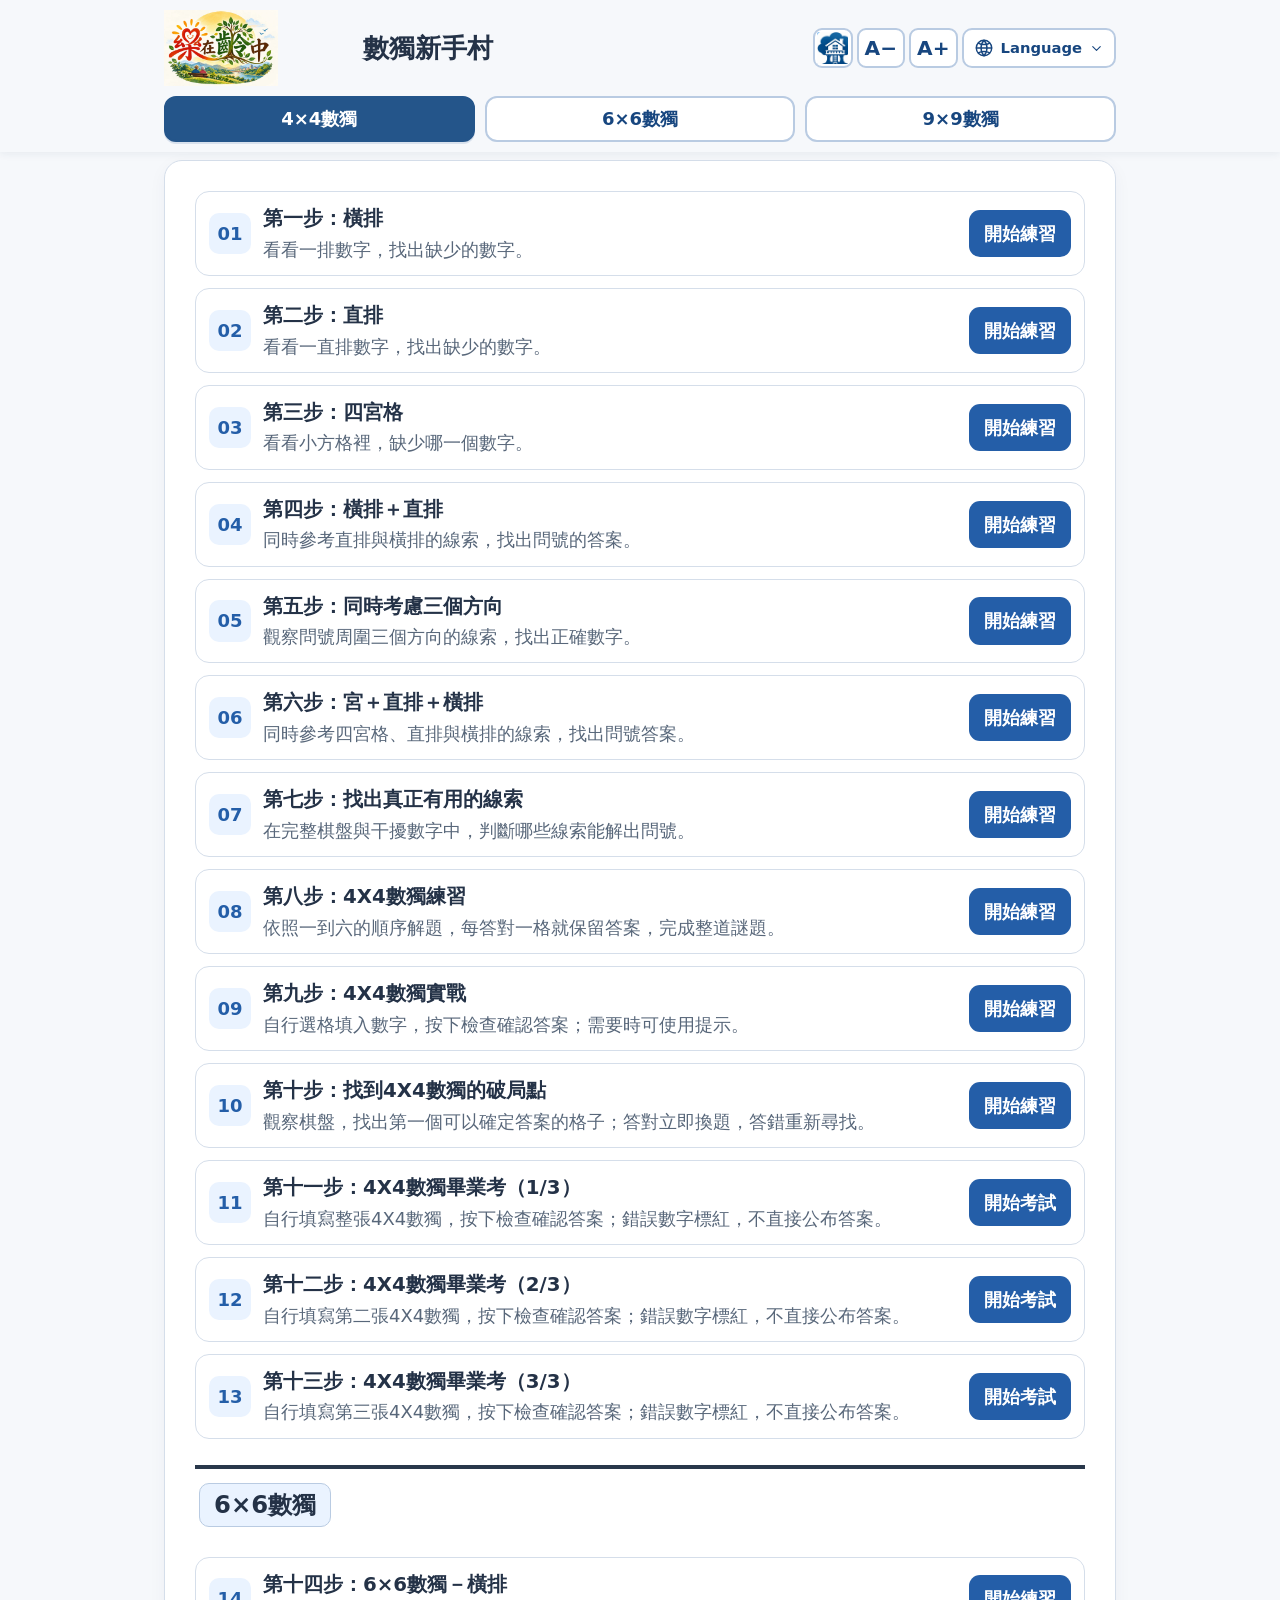
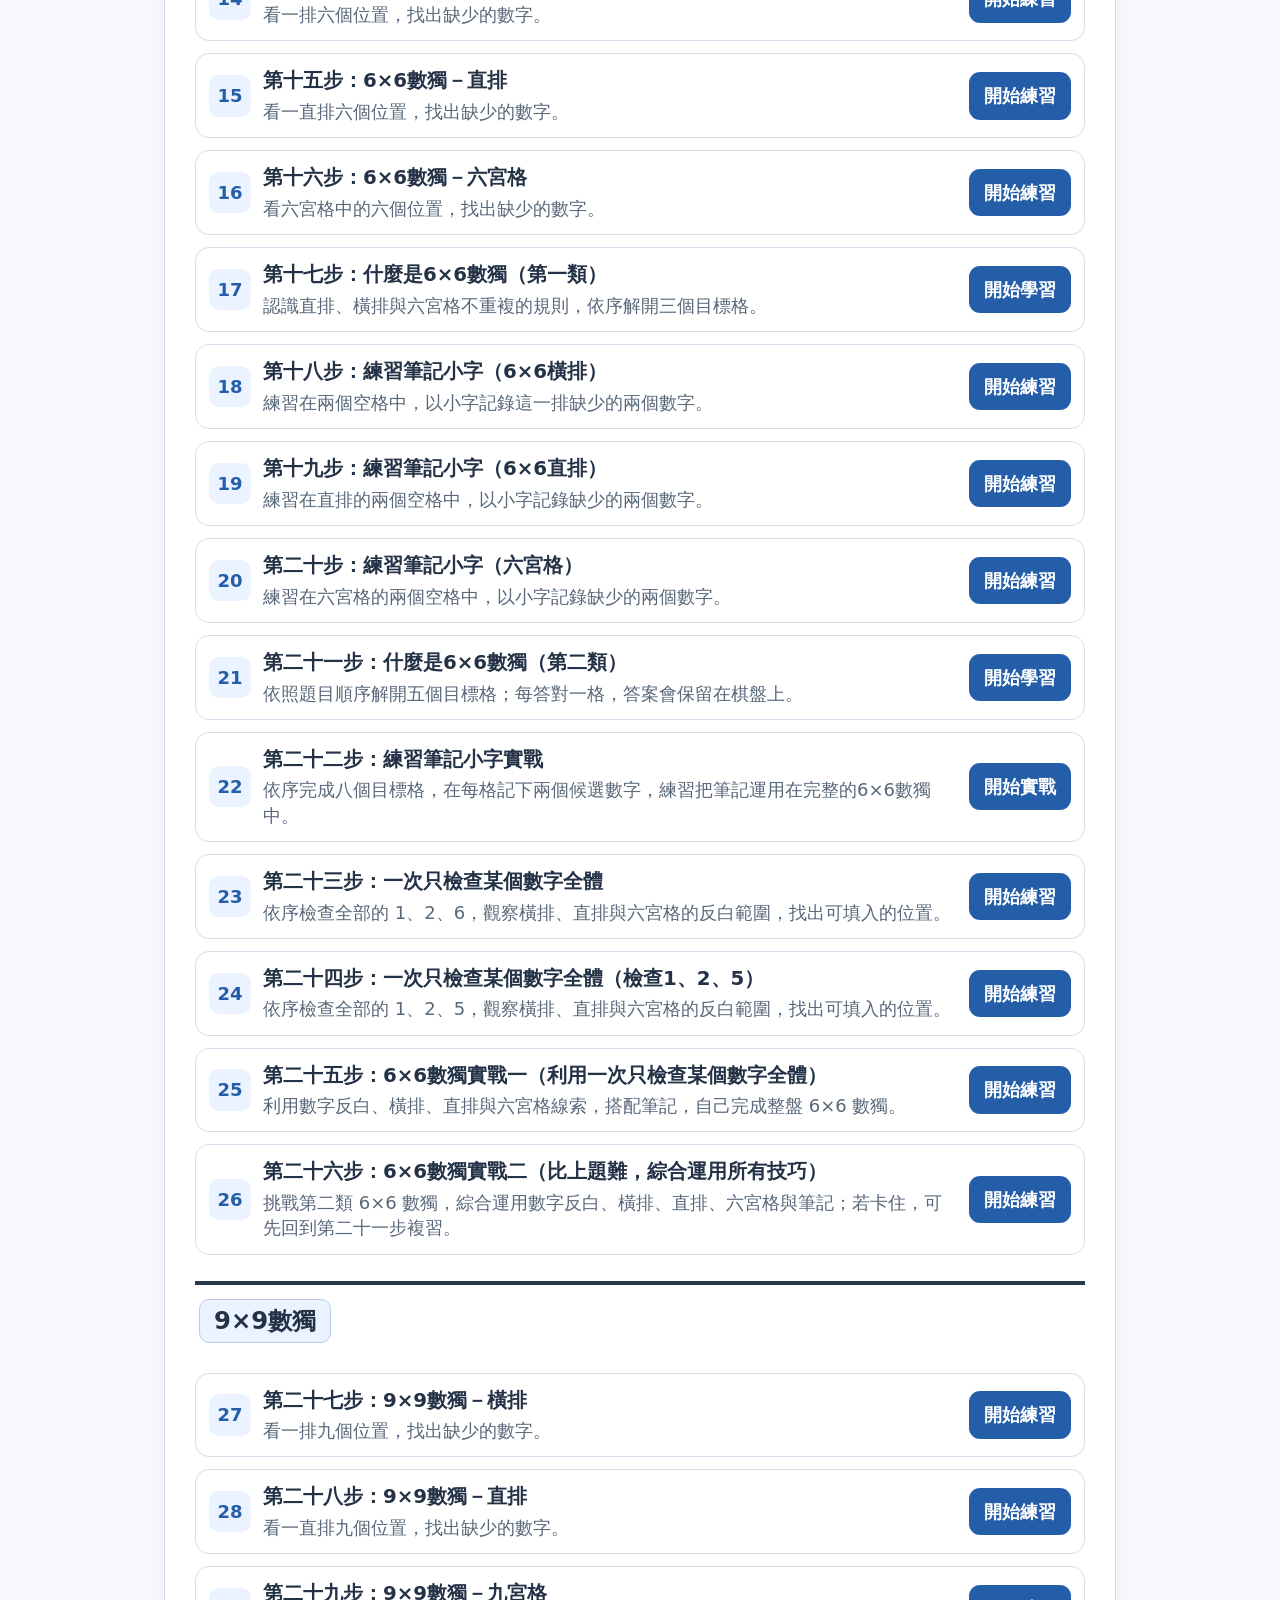
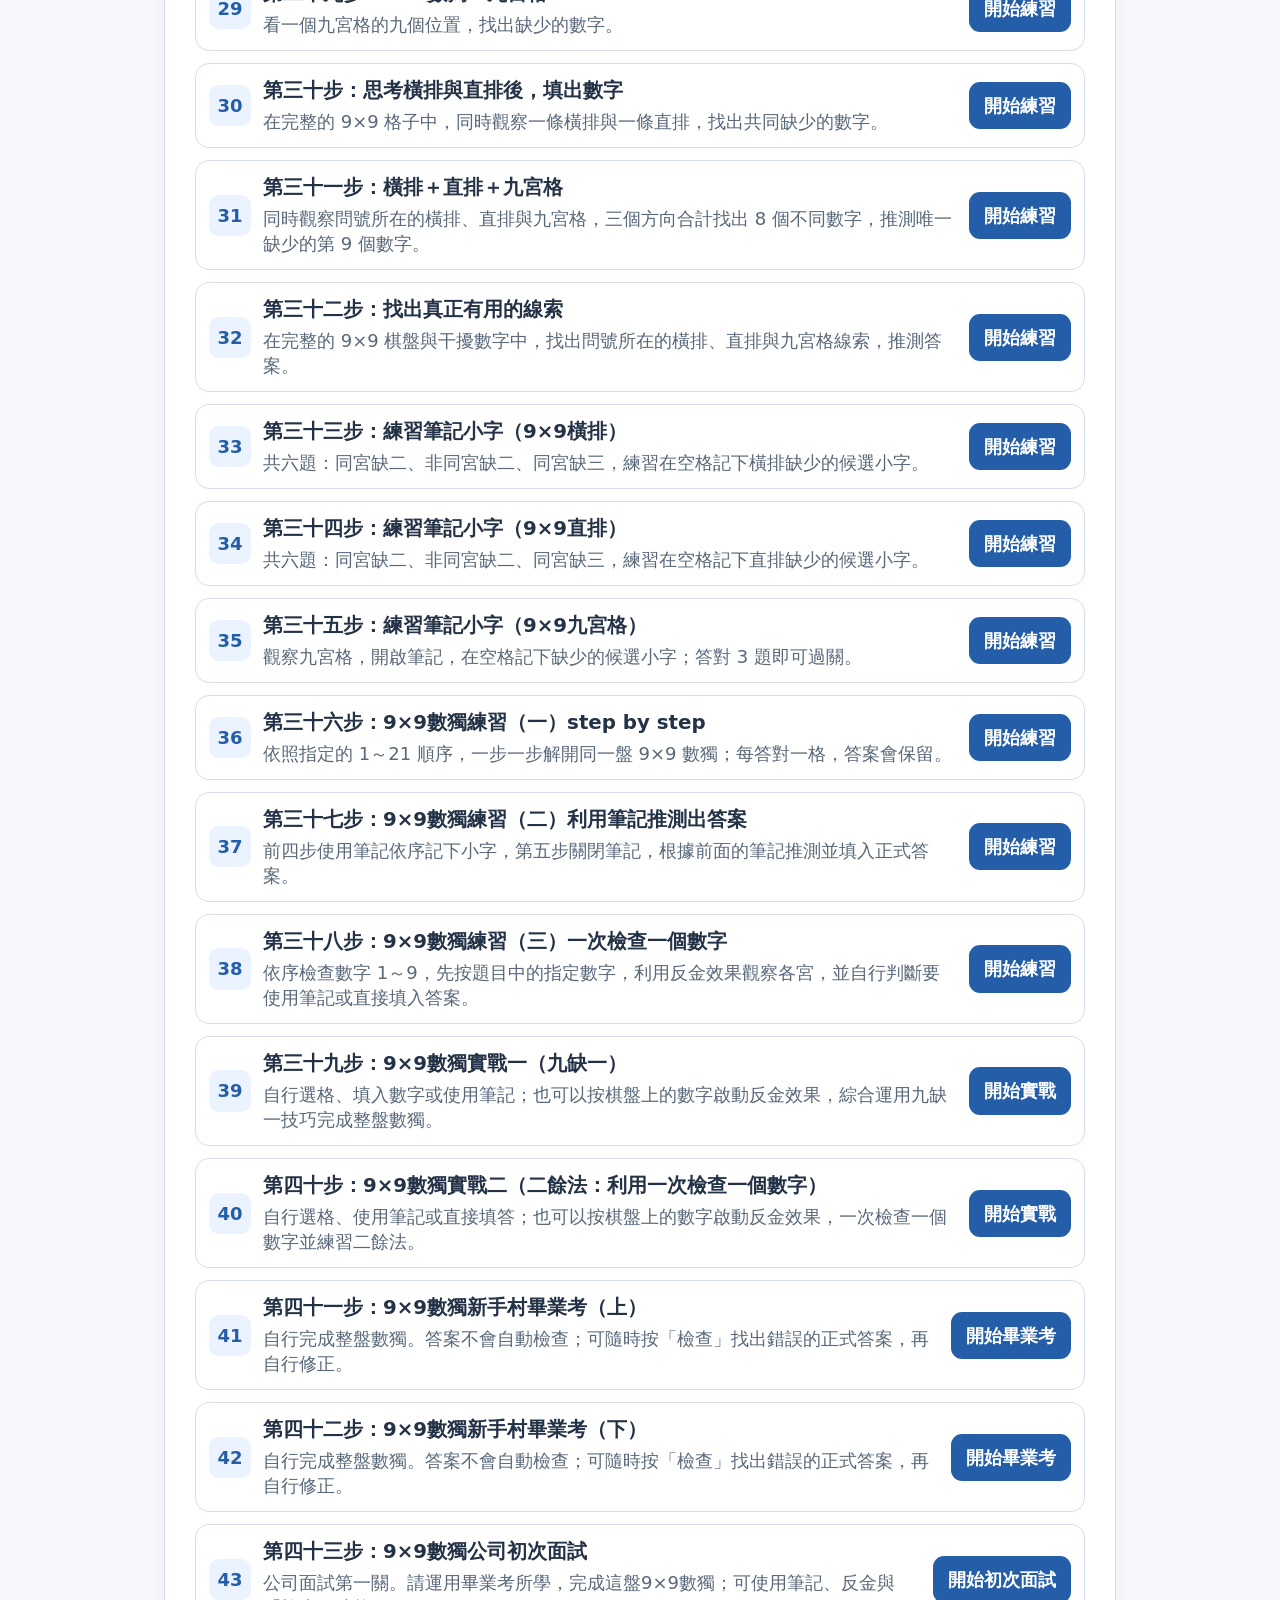
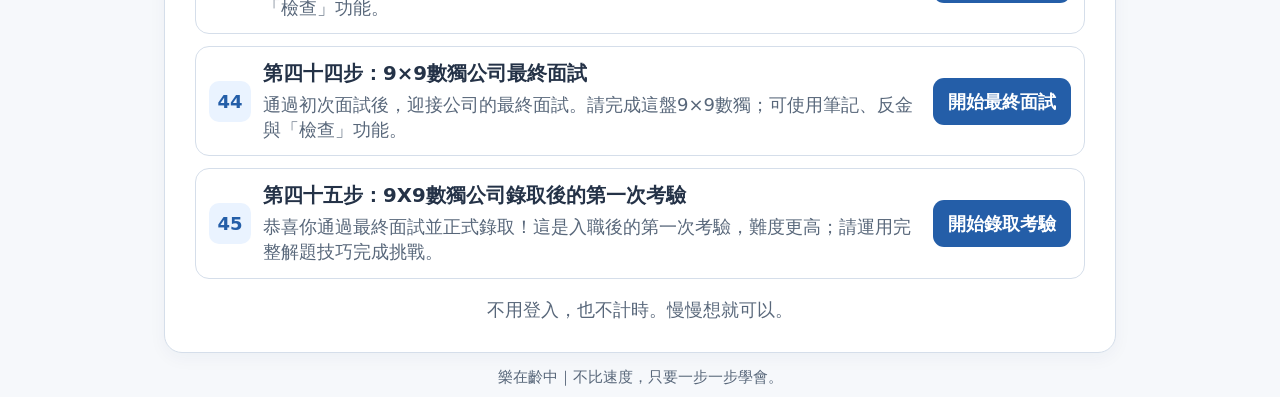
==== village.html @ c45fb248 "Add files via upload" ====
<!doctype html><html lang="zh-Hant"><head><meta charset="utf-8"><meta name="viewport" content="width=device-width,initial-scale=1,viewport-fit=cover"><title translate="no">樂在齡中｜數獨新手村</title><link rel="stylesheet" href="css/style.css?v=v111-indonesian"></head><body class="font-normal">
<div class="sticky-shell"><header><img class="brand-logo" src="assets/lezaiblingzhong-logo.webp" alt="樂在齡中標誌" translate="no"><div class="brand" translate="no"><h1>數獨新手村</h1></div><nav><button id="home-top" aria-label="回到主頁" title="回到主頁"><img src="assets/treehouse-home.webp" alt="" aria-hidden="true"></button><button id="font-smaller" aria-label="縮小字體">A−</button><button id="font-larger" aria-label="放大字體">A+</button><div id="language-control" class="language-control"><svg class="language-globe" viewBox="0 0 24 24" aria-hidden="true" focusable="false"><circle cx="12" cy="12" r="9.25"></circle><path d="M2.9 12h18.2M12 2.75c2.35 2.5 3.55 5.6 3.55 9.25S14.35 18.75 12 21.25C9.65 18.75 8.45 15.65 8.45 12S9.65 5.25 12 2.75Z"></path><path d="M5.2 6.1c1.8 1.15 4.15 1.75 6.8 1.75s5-.6 6.8-1.75M5.2 17.9c1.8-1.15 4.15-1.75 6.8-1.75s5 .6 6.8 1.75"></path></svg><span class="language-control-label">Language</span><svg class="language-chevron" viewBox="0 0 24 24" aria-hidden="true" focusable="false"><path d="m6 9 6 6 6-6"></path></svg><select id="language-select" aria-label="Language" title="Language"><option value="zh-TW">繁體中文</option><option value="en">English</option><option value="es-419">Español (Latinoamérica)</option><option value="es-ES">Español (España)</option><option value="fr">Français</option><option value="pt-BR">Português (Brasil)</option><option value="ru">Русский</option><option value="id">Bahasa Indonesia</option><option value="de">Deutsch</option><option value="ja">日本語</option><option value="vi">Tiếng Việt</option><option value="tr">Türkçe</option><option value="ar">العربية</option><option value="hi">हिन्दी</option><option value="ko">한국어</option><option value="it">Italiano</option><option value="zh-CN">简体中文</option></select></div></nav></header><div id="category-nav" class="category-nav" role="group" aria-label="數獨尺寸分類"><button type="button" data-category="4x4" class="active" aria-pressed="true">4×4數獨</button><button type="button" data-category="6x6" aria-pressed="false">6×6數獨</button><button type="button" data-category="9x9" aria-pressed="false">9×9數獨</button></div></div>
<main><section id="home" class="panel"><div class="lessons" id="section-4x4">
<article><b>01</b><div><h3>第一步：橫排</h3><p>看看一排數字，找出缺少的數字。</p></div><button class="start" data-id="row">開始練習</button></article>
<article><b>02</b><div><h3>第二步：直排</h3><p>看看一直排數字，找出缺少的數字。</p></div><button class="start" data-id="column">開始練習</button></article>
<article><b>03</b><div><h3>第三步：四宮格</h3><p>看看小方格裡，缺少哪一個數字。</p></div><button class="start" data-id="box">開始練習</button></article>
<article><b>04</b><div><h3>第四步：橫排＋直排</h3><p>同時參考直排與橫排的線索，找出問號的答案。</p></div><button class="start" data-id="rowcol">開始練習</button></article>
<article><b>05</b><div><h3>第五步：同時考慮三個方向</h3><p>觀察問號周圍三個方向的線索，找出正確數字。</p></div><button class="start" data-id="threeways">開始練習</button></article>
<article><b>06</b><div><h3>第六步：宮＋直排＋橫排</h3><p>同時參考四宮格、直排與橫排的線索，找出問號答案。</p></div><button class="start" data-id="boxways">開始練習</button></article>
<article><b>07</b><div><h3>第七步：找出真正有用的線索</h3><p>在完整棋盤與干擾數字中，判斷哪些線索能解出問號。</p></div><button class="start" data-id="advanced">開始練習</button></article>
<article><b>08</b><div><h3>第八步：4X4數獨練習</h3><p>依照一到六的順序解題，每答對一格就保留答案，完成整道謎題。</p></div><button class="start" data-id="classic">開始練習</button></article>
<article><b>09</b><div><h3>第九步：4X4數獨實戰</h3><p>自行選格填入數字，按下檢查確認答案；需要時可使用提示。</p></div><button class="start" data-id="practical">開始練習</button></article>
<article><b>10</b><div><h3>第十步：找到4X4數獨的破局點</h3><p>觀察棋盤，找出第一個可以確定答案的格子；答對立即換題，答錯重新尋找。</p></div><button class="start" data-id="breakthrough">開始練習</button></article>
<article><b>11</b><div><h3>第十一步：4X4數獨畢業考（1/3）</h3><p>自行填寫整張4X4數獨，按下檢查確認答案；錯誤數字標紅，不直接公布答案。</p></div><button class="start" data-id="graduate1">開始考試</button></article>
<article><b>12</b><div><h3>第十二步：4X4數獨畢業考（2/3）</h3><p>自行填寫第二張4X4數獨，按下檢查確認答案；錯誤數字標紅，不直接公布答案。</p></div><button class="start" data-id="graduate2">開始考試</button></article>
<article><b>13</b><div><h3>第十三步：4X4數獨畢業考（3/3）</h3><p>自行填寫第三張4X4數獨，按下檢查確認答案；錯誤數字標紅，不直接公布答案。</p></div><button class="start" data-id="graduate3">開始考試</button></article>
</div><div id="section-6x6" class="section-divider" role="separator" aria-label="以下為6×6數獨課程"><span>6×6數獨</span></div><div class="lessons">
<article><b>14</b><div><h3>第十四步：6×6數獨－橫排</h3><p>看一排六個位置，找出缺少的數字。</p></div><button class="start" data-id="sixrow">開始練習</button></article>
<article><b>15</b><div><h3>第十五步：6×6數獨－直排</h3><p>看一直排六個位置，找出缺少的數字。</p></div><button class="start" data-id="sixcolumn">開始練習</button></article>
<article><b>16</b><div><h3>第十六步：6×6數獨－六宮格</h3><p>看六宮格中的六個位置，找出缺少的數字。</p></div><button class="start" data-id="sixbox">開始練習</button></article>
<article><b>17</b><div><h3>第十七步：什麼是6×6數獨（第一類）</h3><p>認識直排、橫排與六宮格不重複的規則，依序解開三個目標格。</p></div><button class="start" data-id="step14">開始學習</button></article>
<article><b>18</b><div><h3>第十八步：練習筆記小字（6×6橫排）</h3><p>練習在兩個空格中，以小字記錄這一排缺少的兩個數字。</p></div><button class="start" data-id="sixnote">開始練習</button></article>
<article><b>19</b><div><h3>第十九步：練習筆記小字（6×6直排）</h3><p>練習在直排的兩個空格中，以小字記錄缺少的兩個數字。</p></div><button class="start" data-id="sixcolumnnote">開始練習</button></article>
<article><b>20</b><div><h3>第二十步：練習筆記小字（六宮格）</h3><p>練習在六宮格的兩個空格中，以小字記錄缺少的兩個數字。</p></div><button class="start" data-id="sixboxnote">開始練習</button></article>
<article><b>21</b><div><h3>第二十一步：什麼是6×6數獨（第二類）</h3><p>依照題目順序解開五個目標格；每答對一格，答案會保留在棋盤上。</p></div><button class="start" data-id="sixintro2">開始學習</button></article>
<article><b>22</b><div><h3>第二十二步：練習筆記小字實戰</h3><p>依序完成八個目標格，在每格記下兩個候選數字，練習把筆記運用在完整的6×6數獨中。</p></div><button class="start" data-id="sixnotecombat">開始實戰</button></article>
<article><b>23</b><div><h3>第二十三步：一次只檢查某個數字全體</h3><p>依序檢查全部的 1、2、6，觀察橫排、直排與六宮格的反白範圍，找出可填入的位置。</p></div><button class="start" data-id="numberfocus">開始練習</button></article>
<article><b>24</b><div><h3>第二十四步：一次只檢查某個數字全體（檢查1、2、5）</h3><p>依序檢查全部的 1、2、5，觀察橫排、直排與六宮格的反白範圍，找出可填入的位置。</p></div><button class="start" data-id="numberfocus2">開始練習</button></article>
<article><b>25</b><div><h3>第二十五步：6×6數獨實戰一（利用一次只檢查某個數字全體）</h3><p>利用數字反白、橫排、直排與六宮格線索，搭配筆記，自己完成整盤 6×6 數獨。</p></div><button class="start" data-id="numberfocus3">開始練習</button></article>
<article><b>26</b><div><h3>第二十六步：6×6數獨實戰二（比上題難，綜合運用所有技巧）</h3><p>挑戰第二類 6×6 數獨，綜合運用數字反白、橫排、直排、六宮格與筆記；若卡住，可先回到第二十一步複習。</p></div><button class="start" data-id="numberfocus4">開始練習</button></article>
</div><div id="section-9x9" class="section-divider" role="separator" aria-label="以下為9×9數獨課程"><span>9×9數獨</span></div><div class="lessons">
<article><b>27</b><div><h3>第二十七步：9×9數獨－橫排</h3><p>看一排九個位置，找出缺少的數字。</p></div><button class="start" data-id="ninerow">開始練習</button></article>
<article><b>28</b><div><h3>第二十八步：9×9數獨－直排</h3><p>看一直排九個位置，找出缺少的數字。</p></div><button class="start" data-id="ninecolumn">開始練習</button></article>
<article><b>29</b><div><h3>第二十九步：9×9數獨－九宮格</h3><p>看一個九宮格的九個位置，找出缺少的數字。</p></div><button class="start" data-id="ninebox">開始練習</button></article>
<article><b>30</b><div><h3>第三十步：思考橫排與直排後，填出數字</h3><p>在完整的 9×9 格子中，同時觀察一條橫排與一條直排，找出共同缺少的數字。</p></div><button class="start" data-id="ninerowcol">開始練習</button></article>
<article><b>31</b><div><h3>第三十一步：橫排＋直排＋九宮格</h3><p>同時觀察問號所在的橫排、直排與九宮格，三個方向合計找出 8 個不同數字，推測唯一缺少的第 9 個數字。</p></div><button class="start" data-id="ninerowcolbox">開始練習</button></article>
<article><b>32</b><div><h3>第三十二步：找出真正有用的線索</h3><p>在完整的 9×9 棋盤與干擾數字中，找出問號所在的橫排、直排與九宮格線索，推測答案。</p></div><button class="start" data-id="nineadvanced">開始練習</button></article>
<article><b>33</b><div><h3>第三十三步：練習筆記小字（9×9橫排）</h3><p>共六題：同宮缺二、非同宮缺二、同宮缺三，練習在空格記下橫排缺少的候選小字。</p></div><button class="start" data-id="ninenote">開始練習</button></article>
<article><b>34</b><div><h3>第三十四步：練習筆記小字（9×9直排）</h3><p>共六題：同宮缺二、非同宮缺二、同宮缺三，練習在空格記下直排缺少的候選小字。</p></div><button class="start" data-id="ninecolumnnote">開始練習</button></article>
<article><b>35</b><div><h3>第三十五步：練習筆記小字（9×9九宮格）</h3><p>觀察九宮格，開啟筆記，在空格記下缺少的候選小字；答對 3 題即可過關。</p></div><button class="start" data-id="nineboxnote">開始練習</button></article>
<article><b>36</b><div><h3>第三十六步：9×9數獨練習（一）step by step</h3><p>依照指定的 1～21 順序，一步一步解開同一盤 9×9 數獨；每答對一格，答案會保留。</p></div><button class="start" data-id="ninepractice1">開始練習</button></article>
<article><b>37</b><div><h3>第三十七步：9×9數獨練習（二）利用筆記推測出答案</h3><p>前四步使用筆記依序記下小字，第五步關閉筆記，根據前面的筆記推測並填入正式答案。</p></div><button class="start" data-id="ninepractice2">開始練習</button></article>
<article><b>38</b><div><h3>第三十八步：9×9數獨練習（三）一次檢查一個數字</h3><p>依序檢查數字 1～9，先按題目中的指定數字，利用反金效果觀察各宮，並自行判斷要使用筆記或直接填入答案。</p></div><button class="start" data-id="ninefocus">開始練習</button></article>
<article><b>39</b><div><h3>第三十九步：9×9數獨實戰一（九缺一）</h3><p>自行選格、填入數字或使用筆記；也可以按棋盤上的數字啟動反金效果，綜合運用九缺一技巧完成整盤數獨。</p></div><button class="start" data-id="ninecombat1">開始實戰</button></article>
<article><b>40</b><div><h3>第四十步：9×9數獨實戰二（二餘法：利用一次檢查一個數字）</h3><p>自行選格、使用筆記或直接填答；也可以按棋盤上的數字啟動反金效果，一次檢查一個數字並練習二餘法。</p></div><button class="start" data-id="ninecombat2">開始實戰</button></article>
<article><b>41</b><div><h3>第四十一步：9×9數獨新手村畢業考（上）</h3><p>自行完成整盤數獨。答案不會自動檢查；可隨時按「檢查」找出錯誤的正式答案，再自行修正。</p></div><button class="start" data-id="ninecombat3">開始畢業考</button></article>
<article><b>42</b><div><h3>第四十二步：9×9數獨新手村畢業考（下）</h3><p>自行完成整盤數獨。答案不會自動檢查；可隨時按「檢查」找出錯誤的正式答案，再自行修正。</p></div><button class="start" data-id="ninecombat4">開始畢業考</button></article>
<article><b>43</b><div><h3>第四十三步：9×9數獨公司初次面試</h3><p>公司面試第一關。請運用畢業考所學，完成這盤9×9數獨；可使用筆記、反金與「檢查」功能。</p></div><button class="start" data-id="ninecombat75">開始初次面試</button></article>
<article><b>44</b><div><h3>第四十四步：9×9數獨公司最終面試</h3><p>通過初次面試後，迎接公司的最終面試。請完成這盤9×9數獨；可使用筆記、反金與「檢查」功能。</p></div><button class="start" data-id="ninecombat80">開始最終面試</button></article>
<article><b>45</b><div><h3>第四十五步：9X9數獨公司錄取後的第一次考驗</h3><p>恭喜你通過最終面試並正式錄取！這是入職後的第一次考驗，難度更高；請運用完整解題技巧完成挑戰。</p></div><button class="start" data-id="ninecombat5">開始錄取考驗</button></article>
</div><p class="note">不用登入，也不計時。慢慢想就可以。</p></section>
<section id="game" class="panel hidden"><div class="gamehead"><h2 id="title">第一步：橫排</h2><strong><span id="progress">1</span> / 45</strong></div><p id="instruction" class="instruction"></p><div class="puzzle-area"><div id="grid"></div></div><p id="feedback" role="status">請觀察格子，再選擇下方數字。</p><div class="pad"><button data-n="1">1</button><button data-n="2">2</button><button data-n="3">3</button><button data-n="4">4</button></div><div class="gamefoot"><span id="question">第 1 題</span><div class="game-tools"><div id="check-wrap" class="check-wrap hidden"><button id="check-answers" type="button">檢查</button></div><button id="clear-cell" type="button" disabled>空</button><button id="note-mode" type="button" aria-pressed="false">筆記</button><button id="hint" aria-label="提示">💡</button></div></div></section></main>
<div id="modal" class="backdrop hidden" role="dialog" aria-modal="true" aria-labelledby="modal-title"><div class="dialog"><div class="check">✓</div><h2 id="modal-title">這一步完成了！</h2><p id="modal-message"></p><div class="actions"><button id="next">下一步</button><button id="modal-home">回到主頁</button></div></div></div><footer>樂在齡中｜不比速度，只要一步一步學會。</footer><script src="js/language-data.js?v=v109.2-zh-cn-full"></script><script src="js/i18n.js?v=v109.2-zh-cn-full"></script><script src="js/app.js?v=v109.2-zh-cn-full"></script></body></html>
---- css/style.css ----
*{box-sizing:border-box}:root{--scale:1;--ink:#243247;--muted:#58677a;--blue:#245ea8;--line:#d5deea}body{margin:0;background:#f6f8fb;color:var(--ink);font:calc(18px * var(--scale))/1.4 system-ui,-apple-system,"Noto Sans TC","Microsoft JhengHei",sans-serif}body.font-small{--scale:.86}body.font-normal{--scale:1}body.font-large{--scale:1.16}body.font-xlarge{--scale:1.32}button{font:inherit;cursor:pointer;touch-action:manipulation}button:focus{outline:none}header{max-width:980px;margin:auto;padding:10px 14px;display:flex;align-items:center;gap:9px}.logo{background:var(--blue);color:white;border-radius:11px;width:40px;height:40px;display:grid;place-items:center;font-size:1.3em;font-weight:bold;flex-shrink:0}.brand{min-width:0}.brand small{color:var(--blue);font-size:.68em;font-weight:bold}h1{font-size:1.25em;margin:0}h2{font-size:1.4em;margin:0 0 8px}h3{font-size:1.1em;margin:0 0 4px}p{margin:0 0 12px}nav{display:flex;gap:4px;margin-left:auto;flex-shrink:0}nav button{height:40px;min-width:36px;border:2px solid #b9cbe2;border-radius:9px;background:white;color:#17467f;font-weight:bold}nav button:disabled{opacity:.35}main{max-width:980px;margin:auto;padding:8px 14px 14px}.panel{background:white;border:1px solid var(--line);border-radius:18px;padding:clamp(14px,3vw,30px);box-shadow:0 5px 18px #2037540b}.lessons{display:grid;gap:12px}.lessons article{border:1px solid var(--line);border-radius:14px;padding:13px;display:grid;grid-template-columns:42px 1fr auto;align-items:center;gap:12px}.lessons article>b{background:#eaf3ff;color:var(--blue);border-radius:10px;padding:8px;text-align:center}.lessons p,.note{color:var(--muted);margin:0}.start,.actions button{background:var(--blue);color:white;border:0;border-radius:11px;padding:11px 15px;font-weight:bold;min-height:46px}.note{text-align:center;margin-top:18px}.hidden{display:none!important}.gamehead{display:flex;align-items:center;gap:8px;justify-content:space-between;margin-bottom:8px}.gamehead h2{font-size:1.2em;margin:0;flex:1}.gamehead strong{white-space:nowrap;background:#eaf3ff;color:#17467f;border-radius:30px;padding:6px 10px;font-size:.88em}.instruction{font-size:1.08em;font-weight:bold;color:var(--muted);line-height:1.35;margin-bottom:8px}.puzzle-area{display:flex;justify-content:center;padding:3px 0 7px;min-width:0}#grid{display:grid;border:3px solid #29384b;background:white;max-width:100%}#grid.row{grid-template-columns:repeat(4,minmax(0,1fr));width:min(100%,520px);height:clamp(58px,9vh,90px)}#grid.column{grid-template-rows:repeat(4,minmax(0,1fr));width:84px;height:clamp(165px,27vh,280px)}#grid.box{grid-template-columns:repeat(2,minmax(0,1fr));grid-template-rows:repeat(2,minmax(0,1fr));width:min(42vw,210px);aspect-ratio:1;max-height:25vh}.cell{display:grid;place-items:center;border:1px solid #718096;font-size:clamp(1.8rem,8vw,2.5rem);font-weight:bold;min-width:0;min-height:0;overflow:hidden}.cell.missing{background:#fff4d6;border:3px solid #d99a1c;color:#9a6a11}.cell.missing:after{content:"?"}.cell.filled{background:#e8f7ee;color:#176b47}#feedback{font-size:1.05em;font-weight:bold;text-align:center;padding:5px;margin:3px 0 7px;line-height:1.3}#feedback.good{background:#e8f7ee;color:#176b47;border-radius:8px}#feedback.bad{background:#fff0ee;color:#a63a32;border-radius:8px}.pad{display:grid;grid-template-columns:repeat(4,minmax(0,1fr));gap:7px;min-width:0}.pad button{min-width:0;min-height:clamp(46px,7vh,62px);border:2px solid #b9cbe2;border-radius:11px;background:white;color:#17467f;font-size:2em;font-weight:bold;box-shadow:0 3px 0 #d8e1ed}.pad button:active{background:white}.gamefoot{display:flex;justify-content:space-between;align-items:center;margin-top:7px;color:var(--muted)}#hint{width:45px;height:40px;border:2px solid #e5c56b;border-radius:10px;background:#fff8d9;font-size:1.5em;box-shadow:0 0 10px #f4d46b66}.backdrop{position:fixed;inset:0;z-index:10;background:#14203099;display:grid;place-items:center;padding:18px}.dialog{width:min(100%,450px);padding:28px 22px;background:white;border-radius:22px;text-align:center;box-shadow:0 18px 70px #0003}.check{width:58px;height:58px;border-radius:50%;background:#e8f7ee;color:#176b47;display:grid;place-items:center;font-size:2em;margin:0 auto 12px}.dialog p{color:var(--muted);margin:14px 0 20px}.actions{display:grid;grid-template-columns:1fr 1fr;gap:9px}.actions button:last-child{background:white;color:var(--blue);border:2px solid #b9cbe2}footer{text-align:center;color:var(--muted);padding:0 12px 10px;font-size:.82em}
#game.column-layout{display:grid;grid-template-columns:minmax(0,1fr) minmax(110px,180px);grid-template-areas:"head head" "instruction answers" "puzzle answers" "feedback answers" "footer footer";align-items:center;column-gap:clamp(14px,3vw,28px);row-gap:6px}#game.column-layout .gamehead{grid-area:head;width:100%}#game.column-layout .instruction{grid-area:instruction;align-self:end}#game.column-layout .puzzle-area{grid-area:puzzle;width:100%;padding:4px 0}#game.column-layout #feedback{grid-area:feedback;width:100%}#game.column-layout .pad{grid-area:answers;display:flex;flex-direction:column;width:100%;max-width:180px;gap:10px;align-self:center}#game.column-layout .pad button{width:100%;min-height:clamp(54px,8vh,76px);flex:0 0 auto}#game.column-layout .gamefoot{grid-area:footer;width:100%}#game.column-layout #grid.column{height:clamp(220px,42vh,390px);width:min(100%,150px)}
@media(max-width:640px){header{padding:6px 9px;gap:6px}.logo{width:34px;height:34px;font-size:1.1em}h1{font-size:1.04em}.brand small{font-size:.55em}nav button{min-width:31px;height:35px;font-size:.88em}main{padding:4px 9px 8px}.panel{padding:12px;border-radius:15px}.lessons article{grid-template-columns:36px 1fr;gap:9px}.lessons .start{grid-column:1/-1;width:100%}.gamehead h2{font-size:1.1em}.gamehead strong{font-size:.78em;padding:6px 8px}.instruction{font-size:1.03em;margin-bottom:6px}#grid.row{height:clamp(54px,8vh,75px)}#grid.column{height:clamp(150px,24vh,220px);width:76px}#grid.box{width:min(40vw,180px);max-height:22vh}.cell{font-size:clamp(1.7rem,8vw,2.3rem)}#feedback{font-size:1em;padding:4px;margin:2px 0 5px}.pad{gap:5px}.pad button{min-height:clamp(43px,6.5vh,56px)}.gamefoot{margin-top:5px}#hint{width:41px;height:36px}.actions{grid-template-columns:1fr}footer{padding-bottom:5px}#game.column-layout{grid-template-columns:minmax(0,1fr) minmax(70px,100px);grid-template-areas:"head head" "instruction answers" "puzzle answers" "feedback feedback" "footer footer";column-gap:10px;row-gap:5px;padding:12px 10px}#game.column-layout .instruction{font-size:1em;align-self:end;margin-bottom:2px}#game.column-layout .pad{max-width:100px;gap:8px;align-self:center}#game.column-layout .pad button{min-height:clamp(48px,7.5vh,62px);font-size:1.7em}#game.column-layout #grid.column{width:72px;height:clamp(190px,32vh,270px)}#game.column-layout .cell{font-size:clamp(1.6rem,7vw,2rem)}#game.column-layout #feedback{margin-top:2px;margin-bottom:2px}}
/* v6 修正第三步四宮格：桌機版限制棋盤寬度，維持正方形且不溢出 */
#game:not(.column-layout) .puzzle-area{width:100%;min-width:0;overflow:hidden}
#game:not(.column-layout) #grid.box{width:min(100%,280px);height:auto;aspect-ratio:1;max-height:none}
#game:not(.column-layout) #grid.box .cell{font-size:clamp(1.5rem,4vw,2.6rem)}
@media(max-width:640px){#game:not(.column-layout) #grid.box{width:min(68vw,240px);max-width:100%;height:auto;max-height:none}#game:not(.column-layout) #grid.box .cell{font-size:clamp(1.5rem,7vw,2.2rem)}}

/* v7 品牌調整：使用者提供的標誌，移除 slogan */
.brand-logo{display:block;width:clamp(110px,17vw,190px);height:76px;object-fit:contain;object-position:left center;flex:0 0 auto}
.brand{min-width:0}
.brand h1{font-size:clamp(1.15rem,2.2vw,1.65rem);white-space:nowrap}
@media(max-width:640px){header{gap:8px}.brand-logo{width:94px;height:56px}.brand h1{font-size:1.05em;white-space:normal;line-height:1.2}}

/* v8：主頁顯示可點擊的已完成進度，可回到上次完成的步驟 */
.home-heading{display:flex;align-items:center;justify-content:space-between;gap:12px;flex-wrap:wrap;margin-bottom:12px}
.home-heading h2{margin:0}
.completed-progress{display:inline-flex;align-items:center;justify-content:center;gap:6px;border:2px solid #b9cbe2;border-radius:12px;background:#eaf3ff;color:#17467f;padding:8px 12px;font-size:.95em;font-weight:700;white-space:nowrap}
.completed-progress:disabled{opacity:.55;cursor:default}
.completed-progress:not(:disabled):hover{background:#d9eaff}
.completed-progress:focus-visible{outline:3px solid #f0bd45;outline-offset:2px}
@media(max-width:640px){.home-heading{align-items:flex-start;gap:8px}.home-heading h2{font-size:1.15em}.completed-progress{font-size:.82em;padding:7px 8px}}

/* v10：放大四宮格內的數字，讓手機與桌機更容易辨識 */
#game:not(.column-layout) #grid.box .cell{
  font-size:clamp(2.4rem, 7vw, 4.2rem);
  font-weight:800;
}
@media(max-width:640px){
  #game:not(.column-layout) #grid.box .cell{
    font-size:clamp(3rem, 13vw, 5rem);
  }
}

/* v11：第4至第6步 4×4 數獨棋盤 */
#grid.sudoku{display:grid;margin:0 auto;border:3px solid #29384b;overflow:hidden}
#grid.sudoku .cell{font-size:clamp(1.8rem,6vw,3.2rem);font-weight:800}
#grid.sudoku .cell.missing:after{content:"?"}
#grid.sudoku .cell.filled{background:#e8f7ee;color:#176b47}
#grid.sudoku .cell{aspect-ratio:1;min-width:0;min-height:0}
@media(max-width:640px){#grid.sudoku .cell{font-size:clamp(2rem,10vw,3.4rem)}}

/* v12：第5、6步改為稀疏線索，不再顯示填滿的16格棋盤 */
#grid.sparse{display:grid;justify-content:center;align-content:center;gap:0;margin:0 auto;border:0;width:auto;max-width:100%;height:auto;aspect-ratio:auto;overflow:visible}
#grid.sparse .sparse-cell{display:grid;place-items:center;min-width:0;min-height:0;aspect-ratio:1;border:2px solid #718096;background:#fff;font-size:clamp(2rem,6vw,3.1rem);font-weight:800}
#grid.sparse.rowcol .sparse-cell{width:clamp(64px,12vw,92px);height:clamp(64px,12vw,92px)}
#grid.sparse.linebox .sparse-cell{width:clamp(70px,13vw,100px);height:clamp(70px,13vw,100px)}
#grid.sparse .sparse-cell.missing{background:#fff4d6;border:3px solid #d99a1c;color:#9a6a11}
#grid.sparse .sparse-cell.missing:after{content:"?"}
@media(max-width:640px){
 #grid.sparse.rowcol .sparse-cell{width:clamp(58px,17vw,78px);height:clamp(58px,17vw,78px);font-size:2.2rem}
 #grid.sparse.linebox .sparse-cell{width:clamp(62px,18vw,82px);height:clamp(62px,18vw,82px);font-size:2.2rem}
}

/* v13: fifth step uses only the target, horizontal clues and one vertical clue */
#grid.sparse.rowcol{grid-template-columns:repeat(4,minmax(0,1fr));grid-template-rows:repeat(3,minmax(54px,90px));width:min(100%,360px);margin:0 auto}
#grid.sparse.rowcol .sparse-cell{width:clamp(58px,8vw,84px);height:clamp(58px,8vw,84px)}
#grid.sparse.rowcol .sparse-cell[style*="grid-area: vblank"]{background:#fff;border-color:#d7d7d7}
@media(max-width:640px){#grid.sparse.rowcol{grid-template-rows:repeat(3,minmax(54px,17vw));width:min(100%,340px)}#grid.sparse.rowcol .sparse-cell{width:clamp(50px,17vw,74px);height:clamp(50px,17vw,74px);font-size:2.1rem}}

/* v14: fourth step is sparse row+column deduction; sixth step removed */
#grid.sparse.rowcol{grid-template-columns:repeat(4,minmax(0,1fr));grid-template-rows:repeat(3,minmax(54px,90px));width:min(100%,360px);margin:0 auto}
#grid.sparse.rowcol .sparse-cell{width:clamp(58px,8vw,84px);height:clamp(58px,8vw,84px)}
@media(max-width:640px){#grid.sparse.rowcol{grid-template-rows:repeat(3,minmax(54px,17vw));width:min(100%,340px)}#grid.sparse.rowcol .sparse-cell{width:clamp(50px,17vw,74px);height:clamp(50px,17vw,74px);font-size:2.1rem}}

/* v15：第四步固定呈現完整4×4格線，只填入少量橫排與直排線索 */
#grid.sudoku.sparse-board{display:grid;grid-template-columns:repeat(4,minmax(0,1fr));grid-template-rows:repeat(4,minmax(0,1fr));width:min(100%,480px);aspect-ratio:1;margin:0 auto;border:3px solid #29384b;overflow:hidden}
#grid.sudoku.sparse-board .sparse-board-cell{aspect-ratio:1;min-width:0;min-height:0;font-size:clamp(1.8rem,6vw,3.2rem);font-weight:800}
#grid.sudoku.sparse-board .sparse-board-cell.empty-clue{background:#fff;border-color:#d8d8d8}
#grid.sudoku.sparse-board .sparse-board-cell.missing{background:#fff4d6;border:3px solid #d99a1c;color:#9a6a11}
#grid.sudoku.sparse-board .sparse-board-cell.missing:after{content:"?"}
@media(max-width:640px){#grid.sudoku.sparse-board{width:min(100%,92vw)}#grid.sudoku.sparse-board .sparse-board-cell{font-size:clamp(2rem,10vw,3.5rem)}}

/* v16：第五步完整4×4格線，只在問號周圍三個方向放線索 */
#grid.sudoku.sparse-board.threeways{display:grid;grid-template-columns:repeat(4,minmax(0,1fr));grid-template-rows:repeat(4,minmax(0,1fr));width:min(100%,480px);aspect-ratio:1;margin:0 auto;border:3px solid #29384b;overflow:hidden}
#grid.sudoku.sparse-board.threeways .sparse-board-cell{aspect-ratio:1;min-width:0;min-height:0;font-size:clamp(1.8rem,6vw,3.2rem);font-weight:800}
#grid.sudoku.sparse-board.threeways .empty-clue{background:#fff;border-color:#d8d8d8}
#grid.sudoku.sparse-board.threeways .missing{background:#fff4d6;border:3px solid #d99a1c;color:#9a6a11}
#grid.sudoku.sparse-board.threeways .missing:after{content:"?"}
@media(max-width:640px){#grid.sudoku.sparse-board.threeways{width:min(100%,92vw)}#grid.sudoku.sparse-board.threeways .sparse-board-cell{font-size:clamp(2rem,10vw,3.5rem)}}

/* v17：第六步同時運用四宮格、橫排與直排的稀疏線索 */
#grid.sudoku.sparse-board.boxways{display:grid;grid-template-columns:repeat(4,minmax(0,1fr));grid-template-rows:repeat(4,minmax(0,1fr));width:min(100%,480px);aspect-ratio:1;margin:0 auto;border:3px solid #29384b;overflow:hidden}
#grid.sudoku.sparse-board.boxways .sparse-board-cell{aspect-ratio:1;min-width:0;min-height:0;font-size:clamp(1.8rem,6vw,3.2rem);font-weight:800}
#grid.sudoku.sparse-board.boxways .empty-clue{background:#fff;border-color:#d8d8d8}
#grid.sudoku.sparse-board.boxways .missing{background:#fff4d6;border:3px solid #d99a1c;color:#9a6a11}
#grid.sudoku.sparse-board.boxways .missing:after{content:"?"}
@media(max-width:640px){#grid.sudoku.sparse-board.boxways{width:min(100%,92vw)}#grid.sudoku.sparse-board.boxways .sparse-board-cell{font-size:clamp(2rem,10vw,3.5rem)}}

/* v18：第六步只保留三個策略線索，確保橫直不足以單獨解題 */
#grid.sudoku.sparse-board.boxways .sparse-board-cell{font-size:clamp(1.8rem,6vw,3.2rem);font-weight:800}

/* v19: sixth-step clue cells are validated against row, column and 2x2 box */
#grid.sudoku.sparse-board.boxways .sparse-board-cell{font-size:clamp(1.8rem,6vw,3.2rem);font-weight:800}

/* Step 7: all clue digits intentionally share the same style. */
#grid.sudoku.sparse-board.advanced{display:grid;grid-template-columns:repeat(4,minmax(0,1fr));grid-template-rows:repeat(4,minmax(0,1fr));width:min(100%,480px);aspect-ratio:1;margin:0 auto;border:3px solid #29384b;overflow:hidden}
#grid.sudoku.sparse-board.advanced .sparse-board-cell{aspect-ratio:1;min-width:0;min-height:0;font-size:clamp(1.8rem,6vw,3.2rem);font-weight:800;color:#29384b}
#grid.sudoku.sparse-board.advanced .empty-clue{background:#fff;border-color:#d8d8d8}
#grid.sudoku.sparse-board.advanced .missing{background:#fff4d6;border:3px solid #d99a1c;color:#9a6a11}
#grid.sudoku.sparse-board.advanced .missing:after{content:"?"}
@media(max-width:640px){#grid.sudoku.sparse-board.advanced{width:min(100%,92vw)}#grid.sudoku.sparse-board.advanced .sparse-board-cell{font-size:clamp(2rem,10vw,3.5rem)}}
/* 第九步：4x4數獨實戰 */
#grid.sudoku.practical .practical-cell{cursor:pointer;background:#fff;color:#243247;}
#grid.sudoku.practical .practical-cell.selected{background:#e8f4ff;outline:4px solid #3b82b5;outline-offset:-4px;}
#grid.sudoku.practical .practical-cell.wrong{color:#c62828!important;background:#fff0f0;}
#grid.sudoku.practical .practical-cell.locked{font-weight:800;cursor:default;background:#f7f9fc;}
.check-wrap{display:flex;justify-content:center;margin:0;}
#check-answers{min-width:150px;min-height:48px;padding:10px 24px;border:0;border-radius:11px;background:#176b47;color:#fff;font-weight:bold;font-size:1.1em;}

#grid.sudoku.breakthrough .breakthrough-cell{cursor:pointer;background:#fff;color:#243247;}
#grid.sudoku.breakthrough .breakthrough-cell.selected{background:#e8f4ff;outline:4px solid #3b82b5;outline-offset:-4px;}
#grid.sudoku.breakthrough .breakthrough-cell.wrong{color:#c62828!important;background:#fff0f0;}
#grid.sudoku.breakthrough .breakthrough-cell.locked{font-weight:800;cursor:default;background:#fff;}


/* v35：第4至第13步將4x4棋盤中央十字線加粗；第1至第3步維持原樣。依格子位置套用，避免依賴不存在的 .sudoku-cell 類別。 */
#game.strong-box-lines #grid > :nth-child(4n + 2){border-right:4px solid #222!important}
#game.strong-box-lines #grid > :nth-child(n + 5):nth-child(-n + 8){border-bottom:4px solid #222!important}

/* v36：第十四步 6×6 數獨入門；六宮格為 2 列 × 3 欄 */
#grid.six-intro-board{display:grid;margin:0 auto;border:4px solid #222;overflow:hidden;background:#fff}
#grid.six-intro-board .six-intro-cell{display:flex;align-items:center;justify-content:center;aspect-ratio:1;min-width:0;min-height:0;font-size:clamp(1.35rem,4.5vw,2.8rem);font-weight:700;color:#793aa2;background:#fff;box-sizing:border-box}
#grid.six-intro-board .six-intro-cell.six-intro-target{color:#f0182a;font-weight:800}
#grid.six-intro-board .six-intro-cell.six-intro-correct{color:#178447;background:#e8f7ed}
#game:has(.six-intro-board) .pad{display:grid;grid-template-columns:repeat(6,minmax(0,1fr));gap:10px}
#game:has(.six-intro-board) .pad button{min-width:0}

/* v41：4×4／6×6 課程分區與新手練習 */
.section-divider{display:flex;align-items:center;gap:14px;margin:26px 0 16px;padding:14px 4px;border-top:4px solid #29384b;color:#243247;font-size:1.35em;font-weight:800}
.section-divider span{display:inline-block;padding:4px 14px;background:#eaf3ff;border:1px solid #b9cbe2;border-radius:10px}
#grid.six-practice-board{display:grid;border:4px solid #29384b;background:#fff;box-sizing:border-box;max-width:100%;}
#grid.six-practice-board .six-practice-cell{display:grid;place-items:center;min-width:0;min-height:0;font-size:clamp(1.8rem,7vw,2.6rem);}
#game.six-practice-mode .pad{grid-template-columns:repeat(6,minmax(0,1fr))}
#game.six-practice-mode #grid.six-practice-board .cell.missing{background:#fff4d6;border:3px solid #d99a1c;color:#9a6a11}
#game.six-practice-mode #grid.six-practice-board .cell.missing:after{content:"?"}


/* v42：4x4數獨標題改成與6×6數獨標籤一致的外觀 */
.home-heading h2{display:inline-block;padding:4px 14px;background:#eaf3ff;border:1px solid #b9cbe2;border-radius:10px;color:#243247;font-size:1.35em;line-height:1.4;margin:0}

/* v43：第十八步筆記模式工具列與小字呈現 */
.game-tools{display:flex;align-items:center;gap:6px}
.game-tools button:not(#hint){min-width:46px;height:40px;padding:4px 10px;border:2px solid #b9cbe2;border-radius:10px;background:#fff;color:#17467f;font-weight:800}
.game-tools button.active{background:#eaf3ff;border-color:#245ea8;box-shadow:inset 0 0 0 1px #245ea8}
.game-tools button:disabled{opacity:.45}
#grid.six-note-board .six-note-cell{position:relative;cursor:pointer}
#grid.six-note-board .six-note-cell.note-gap{background:#fffdf5}
#grid.six-note-board .six-note-cell.selected{outline:3px solid #245ea8;outline-offset:-4px;background:#eaf3ff}
#grid.six-note-board .pencil-mini-grid{position:absolute;inset:5%;display:grid;grid-template-columns:repeat(3,minmax(0,1fr));grid-template-rows:repeat(2,minmax(0,1fr));align-items:center;justify-items:center;width:90%;height:90%;pointer-events:none}
#grid.six-note-board .pencil-note{display:flex;align-items:center;justify-content:center;width:100%;height:100%;font-size:clamp(1.05rem,3.1vw,1.65rem);font-weight:700;line-height:1;color:#c21828}
#grid.six-note-board .pencil-note.filled{visibility:visible}
#grid.six-note-board .pencil-note:not(.filled){visibility:hidden}
#game.six-note-mode .pad{grid-template-columns:repeat(6,minmax(0,1fr))}
@media(max-width:640px){.game-tools{gap:4px}.game-tools button:not(#hint){min-width:40px;height:36px;padding:3px 7px;font-size:.9em}}


/* v44：筆記模式明確顯示 ON／OFF；修正切換格子時題目重抽的問題 */
#note-mode{position:relative;padding-right:34px!important}
#note-mode::after{content:attr(data-state);position:absolute;right:4px;top:2px;font-size:.58rem;line-height:1.2;padding:2px 4px;border-radius:4px;background:#1b8a55;color:#fff;letter-spacing:.02em}
#note-mode[data-state="OFF"]::after{background:#a6a6a6;color:#fff}
#note-mode[data-state="ON"]{background:#eaf3ff;border-color:#245ea8;box-shadow:inset 0 0 0 1px #245ea8}

/* v45：筆記採格內 3×2 候選數字區，放大字體；每格可記多個候選數字。 */
#grid.six-note-board .six-note-cell.note-gap{position:relative}
#note-mode[data-state="ON"]::after{content:"ON"}
#note-mode[data-state="OFF"]::after{content:"OFF"}

/* v48：第十五步與第十九步直排改回六個正方形格子 */
#grid.six-practice-board.vertical-square-board{aspect-ratio:1 / 6!important;width:min(100%,108px)!important}
#grid.six-practice-board.vertical-square-board .six-practice-cell{aspect-ratio:1 / 1}


/* v53：第二十二步完整棋盤筆記實戰，逐格完成八個候選數字目標 */
#grid.six-note-combat-board{border:4px solid #222;background:#fff;box-sizing:border-box;max-width:100%}
#grid.six-note-combat-board .six-note-combat-cell{position:relative;cursor:pointer}
#grid.six-note-combat-board .six-note-combat-cell.note-gap{background:#fffdf5}
#grid.six-note-combat-board .six-note-combat-cell.selected{outline:3px solid #245ea8;outline-offset:-4px;background:#eaf3ff}
#grid.six-note-combat-board .six-note-combat-cell .pencil-mini-grid{position:absolute;inset:4%;display:grid;grid-template-columns:repeat(3,minmax(0,1fr));grid-template-rows:repeat(2,minmax(0,1fr));align-items:center;justify-items:center;width:92%;height:92%;pointer-events:none}
#grid.six-note-combat-board .pencil-note{display:flex;align-items:center;justify-content:center;width:100%;height:100%;font-size:clamp(.95rem,2.7vw,1.45rem);font-weight:700;line-height:1;color:#c21828}
#grid.six-note-combat-board .pencil-note.filled{visibility:visible}
#grid.six-note-combat-board .pencil-note:not(.filled){visibility:hidden}
#game.six-note-mode .pad{display:grid;grid-template-columns:repeat(6,minmax(0,1fr))}

#grid.six-note-combat-board .six-note-combat-cell.six-intro-target{background:#fff1c9;box-shadow:inset 0 0 0 3px #d99a1c}
#grid.six-note-combat-board .six-note-combat-cell.six-intro-correct{background:#e8f7ed}

/* v55：第二十三步逐一檢查數字，金色反白顯示受影響的橫排、直排與六宮格 */
#grid.number-focus-board .number-focus-cell.scan-highlight{background:#fff0bf!important}
#grid.number-focus-board .number-focus-cell.scan-number{background:#f5cf68!important;box-shadow:inset 0 0 0 2px #d99a1c}
#grid.number-focus-board .number-focus-cell.number-focus-filled{color:#111}
#grid.number-focus-board .number-focus-cell.number-focus-empty{cursor:pointer}
#grid.number-focus-board .number-focus-cell.six-intro-target{background:#fff4d6;color:#e11d2e}


/* v58：第二十四步只保留六宮格必要的橫向分隔線，並明確顯示玩家選取的空格 */
#grid.number-focus-board .number-focus-cell.selected{background:#e7f1ff!important;outline:3px solid #3478d4;outline-offset:-4px;position:relative;z-index:2}


/* v59：第二十五步完整 6×6 數獨實戰 */
#grid.number-focus-full-board .number-focus-full-cell{position:relative;display:grid;place-items:center;min-width:0;min-height:0;font-size:clamp(1.5rem,5.5vw,2.7rem);cursor:pointer;box-sizing:border-box;}
#grid.number-focus-full-board .number-focus-full-cell.locked{color:#7b3fa5;cursor:default;}
#grid.number-focus-full-board .number-focus-full-cell.number-focus-filled{color:#111;}
#grid.number-focus-full-board .number-focus-full-cell.scan-highlight{background:#fff0bf!important;}
#grid.number-focus-full-board .number-focus-full-cell.scan-number{background:#f5cf68!important;box-shadow:inset 0 0 0 2px #d99a1c;}
#grid.number-focus-full-board .number-focus-full-cell.selected{background:#e7f1ff!important;outline:3px solid #3478d4;outline-offset:-4px;z-index:2;}
#grid.number-focus-full-board .pencil-mini-grid{position:absolute;inset:4%;display:grid;grid-template-columns:repeat(3,minmax(0,1fr));grid-template-rows:repeat(2,minmax(0,1fr));align-items:center;justify-items:center;width:92%;height:92%;pointer-events:none;}
#grid.number-focus-full-board .pencil-note{display:flex;align-items:center;justify-content:center;width:100%;height:100%;font-size:clamp(.75rem,2vw,1.2rem);font-weight:700;line-height:1;color:#c21828;}
#grid.number-focus-full-board .pencil-note.filled{visibility:visible;}
#grid.number-focus-full-board .pencil-note:not(.filled){visibility:hidden;}


/* v64：第二十六步完成數字反灰、放大筆記鍵，並保留空鍵取消反白 */
#game.numberfocus4-mode #note-mode{width:clamp(80px,12vw,140px);min-height:clamp(46px,7vh,62px);padding-left:10px;padding-right:34px!important;font-size:1.05em}
#game.numberfocus4-mode .pad button:disabled, #game.numberfocus4-mode .pad button.digit-complete{background:#e5e7eb!important;color:#8a929d!important;border-color:#c4c9d1!important;box-shadow:none!important;opacity:1;cursor:not-allowed}


/* v66：第二十七步 9×9 橫排 */
.nine-practice-board{display:grid;margin:18px auto;max-width:100%;}
.nine-practice-cell{display:flex;align-items:center;justify-content:center;font-size:clamp(24px,5vw,48px);min-width:0;aspect-ratio:1/1;background:#fff;color:#24364d;}
.nine-practice-cell.missing{background:#f7f9fc;}
@media(max-width:600px){.nine-practice-cell{font-size:clamp(18px,7vw,32px);}}


/* V66.1 試作：第二十七步 9×9 數字按鈕自動適應版面 */
#game.ninerow-mode .pad{grid-template-columns:repeat(9,minmax(0,1fr));gap:7px;width:min(100%,900px);margin-left:auto;margin-right:auto}
#game.ninerow-mode .pad button{font-size:clamp(1.35rem,3vw,2rem);min-height:clamp(48px,7vh,62px)}
@media(max-width:640px){
  #game.ninerow-mode .pad{grid-template-columns:repeat(3,minmax(0,1fr));gap:8px;width:min(100%,360px)}
  #game.ninerow-mode .pad button{font-size:clamp(1.6rem,7vw,2rem);min-height:clamp(52px,8vh,64px)}
}


/* V68：第二十九步 9×9 九宮格 */
.nine-box-board{border:5px solid #222;background:#fff;box-sizing:border-box;max-width:100%;}
.nine-box-cell{display:flex;align-items:center;justify-content:center;min-width:0;min-height:0;aspect-ratio:1/1;font-size:clamp(28px,7vw,54px);color:#24364d;background:#fff;border:1px solid #aaa!important;}
.nine-box-cell.missing{background:#f7f9fc;}

/* V70 Step 30: make 3×3 box boundaries unmistakable */
.nine-rowcol-board .nine-rowcol-cell:nth-child(9n+3),
.nine-rowcol-board .nine-rowcol-cell:nth-child(9n+6) {
  border-right-width: 5px !important;
  border-right-color: #334155 !important;
}
.nine-rowcol-board .nine-rowcol-cell:nth-child(n+19):nth-child(-n+27),
.nine-rowcol-board .nine-rowcol-cell:nth-child(n+46):nth-child(-n+54) {
  border-bottom-width: 5px !important;
  border-bottom-color: #334155 !important;
}

/* V78：第三十步最外圍框線以中間九宮格粗線為基準，僅加粗外框 */
#grid.sudoku.sparse-board.rowcol.nine-rowcol-board{
  border:5px solid #334155 !important;
}


/* V85：第三十三步 1×9 筆記小字 */
#grid.nine-note-row-board{display:grid;margin:0 auto;max-width:720px;}
#grid.nine-note-row-board .nine-note-cell{position:relative;display:flex;align-items:center;justify-content:center;min-width:0;aspect-ratio:1/1;font-size:clamp(1.5rem,5vw,3rem);font-weight:700;color:#243247;cursor:default;background:#fff;}
#grid.nine-note-row-board .nine-note-cell.note-gap{cursor:pointer;background:#fffdf5;}
#grid.nine-note-row-board .nine-note-cell.selected{outline:4px solid #245ea8;outline-offset:-5px;background:#eaf3ff;z-index:2;}
#grid.nine-note-row-board .pencil-mini-grid{position:absolute;inset:6%;display:grid;grid-template-columns:repeat(3,minmax(0,1fr));grid-template-rows:repeat(3,minmax(0,1fr));align-items:center;justify-items:center;pointer-events:none;}
#grid.nine-note-row-board .pencil-note{display:flex;align-items:center;justify-content:center;width:100%;height:100%;font-size:clamp(.72rem,2.1vw,1.15rem);font-weight:700;line-height:1;color:#c21828;}
#grid.nine-note-row-board .pencil-note:not(.filled){visibility:hidden;}
@media(max-width:640px){#grid.nine-note-row-board .nine-note-cell{font-size:clamp(1.25rem,7vw,2rem);}}

/* V89：第三十四步 9×9直排筆記小字——與第三十三步共用相同選取與小字樣式 */
#grid.nine-note-column-board{display:grid;margin:0 auto;}
#grid.nine-note-column-board .nine-note-cell{position:relative;display:flex;align-items:center;justify-content:center;min-width:0;min-height:0;font-size:clamp(1.5rem,5vw,3rem);font-weight:700;color:#243247;cursor:default;background:#fff;overflow:hidden;}
#grid.nine-note-column-board .nine-note-cell.note-gap{cursor:pointer;background:#fffdf5;}
#grid.nine-note-column-board .nine-note-cell.selected{outline:4px solid #245ea8;outline-offset:-5px;background:#eaf3ff;z-index:2;}
#grid.nine-note-column-board .pencil-mini-grid{position:absolute;inset:6%;display:grid;grid-template-columns:repeat(3,minmax(0,1fr));grid-template-rows:repeat(3,minmax(0,1fr));align-items:center;justify-items:center;pointer-events:none;}
#grid.nine-note-column-board .pencil-note{display:flex;align-items:center;justify-content:center;width:100%;height:100%;font-size:clamp(.72rem,2.1vw,1.15rem);font-weight:700;line-height:1;color:#c21828;}
#grid.nine-note-column-board .pencil-note:not(.filled){visibility:hidden;}
@media(max-width:640px){#grid.nine-note-column-board .nine-note-cell{font-size:clamp(1.25rem,7vw,2rem);}}

/* V93 第三十五步：九宮格筆記小字，完整沿用第33、34步的選取與筆記樣式 */
#grid.nine-note-box-board{margin:18px auto 8px;display:grid;grid-template-columns:repeat(3,minmax(0,1fr));grid-template-rows:repeat(3,minmax(0,1fr));max-width:520px;width:min(100%,520px);aspect-ratio:1;}
#grid.nine-note-box-board .nine-note-cell{position:relative;display:flex;align-items:center;justify-content:center;min-width:0;min-height:0;font-size:clamp(34px,8vw,58px);background:#fff;color:#1f3555;box-sizing:border-box;}
#grid.nine-note-box-board .nine-note-cell.note-gap{cursor:pointer;background:#fffdf7;}
#grid.nine-note-box-board .nine-note-cell.selected{outline:4px solid #245ea8;outline-offset:-5px;background:#eaf3ff;z-index:2;}
#grid.nine-note-box-board .pencil-mini-grid{position:absolute;inset:6%;display:grid;grid-template-columns:repeat(3,minmax(0,1fr));grid-template-rows:repeat(3,minmax(0,1fr));align-items:center;justify-items:center;pointer-events:none;width:88%;height:88%;} 
#grid.nine-note-box-board .pencil-note{font-size:clamp(14px,2.6vw,22px);line-height:1;color:#245ea8;font-weight:700;text-align:center;}
#grid.nine-note-box-board .pencil-note:not(.filled){visibility:hidden;}


/* V105.1：第27、28步的缺格恢復顯示單一「？」。
   先前為修正其他步驟的雙問號而全域關閉偽元素，誤傷了橫排與直排練習。 */
.nine-practice-cell.missing:after{content:"?";display:block;}
#grid.sudoku.nine-practice-board .nine-practice-cell.missing::after{content:"？" !important;display:block !important;}

/* 第37步：9×9 筆記→正式答案 */
#grid.nine-practice2-board .nine-practice-cell{position:relative;}
#grid.nine-practice2-board .nine-practice-cell.nine-practice-target{background:#eaf3ff;outline:4px solid #245ea8;outline-offset:-5px;z-index:2;}
#grid.nine-practice2-board .pencil-mini-grid{position:absolute;inset:6%;display:grid;grid-template-columns:repeat(3,minmax(0,1fr));grid-template-rows:repeat(3,minmax(0,1fr));align-items:center;justify-items:center;width:88%;height:88%;pointer-events:none;}
#grid.nine-practice2-board .pencil-note{font-size:0.30em;line-height:1;font-weight:700;color:#1f3b5b;}
#grid.nine-practice2-board .pencil-note:not(.filled){visibility:hidden;}

/* V100.2：第38步 9×9 一次檢查一個數字，筆記必須以九宮小字顯示 */
#grid.nine-focus-board .nine-practice-cell{position:relative;}
#grid.nine-focus-board .pencil-mini-grid{position:absolute;inset:6%;display:grid;grid-template-columns:repeat(3,minmax(0,1fr));grid-template-rows:repeat(3,minmax(0,1fr));align-items:center;justify-items:center;width:88%;height:88%;pointer-events:none;}
#grid.nine-focus-board .pencil-note{font-size:0.30em;line-height:1;font-weight:700;color:#1f3b5b;}
#grid.nine-focus-board .pencil-note:not(.filled){visibility:hidden;}


/* V100.3：第38步修正：手機也維持 1～9 單一橫排，小字改為紅色 */
#game:has(.nine-focus-board) .pad{grid-template-columns:repeat(9,minmax(0,1fr));gap:5px;width:min(100%,900px);}
#game:has(.nine-focus-board) .pad button{font-size:clamp(1.1rem,3.4vw,2rem);min-height:clamp(46px,7vh,62px);}
#grid.nine-focus-board .pencil-note{color:#d62828!important;}
@media(max-width:640px){#game:has(.nine-focus-board) .pad{grid-template-columns:repeat(9,minmax(0,1fr));gap:3px;width:100%;}#game:has(.nine-focus-board) .pad button{font-size:clamp(1rem,6vw,1.5rem);min-height:48px;padding:0;}}

/* 第39步：9×9實戰固定使用單排數字鍵盤與紅色小字筆記 */
#game.six-note-mode:has(.nine-combat-board) .pad, #game:has(.nine-combat-board) .pad{display:grid;grid-template-columns:repeat(9,minmax(0,1fr));gap:7px;width:min(100%,900px);margin-left:auto;margin-right:auto;}
#grid.nine-combat-board .pencil-mini-grid{position:absolute;inset:6%;display:grid;grid-template-columns:repeat(3,minmax(0,1fr));grid-template-rows:repeat(3,minmax(0,1fr));align-items:center;justify-items:center;pointer-events:none;}
#grid.nine-combat-board .pencil-note{display:flex;align-items:center;justify-content:center;width:100%;height:100%;font-size:clamp(.72rem,2.1vw,1.15rem);font-weight:700;line-height:1;color:#d62828;}
#grid.nine-combat-board .pencil-note:not(.filled){visibility:hidden;}

/* V102.2：第39、40步筆記固定綁定各自格子，切換選取或反金時不消失 */
#grid.nine-combat-board .nine-combat-cell{position:relative;display:flex;align-items:center;justify-content:center;min-width:0;min-height:0;box-sizing:border-box;}
#grid.nine-combat-board .nine-combat-cell .pencil-mini-grid{z-index:1;}
/* 第 39、40 步：已完成 9 個的數字鍵盤反灰 */
#game:has(.nine-combat-board) .pad button:disabled,
#game:has(.nine-combat-board) .pad button.digit-complete{background:#e5e7eb!important;color:#8a929d!important;border-color:#c4c9d1!important;box-shadow:none!important;opacity:1;cursor:not-allowed}

#grid.nine-combat-board .nine-combat-cell.number-focus-filled.wrong{color:#c62828!important;background:#fff0f0!important;}
#game:has(.nine-combat-board) .game-tools #check-wrap button{min-width:46px;height:40px;padding:4px 10px;border:2px solid #b9cbe2;border-radius:10px;background:#fff;color:#17467f;font-weight:800;}
@media(max-width:640px){#game:has(.nine-combat-board) .game-tools #check-wrap button{min-width:40px;height:36px;padding:3px 7px;font-size:.9em}}


/* V105.2：手機版局部修正
   第28、34步：縮短直排棋盤，讓九格能在同一個畫面完整看見。
   第30～32步：只縮小手機版九宮格線索數字，桌機版維持原樣。
*/
@media(max-width:640px){
  #grid.vertical-nine-board,
  #grid.nine-note-column-board{
    height:min(47vh,432px)!important;
    width:min(5.2vh,48px)!important;
    aspect-ratio:auto!important;
  }

  #grid.sudoku.sparse-board.rowcol.nine-rowcol-board .nine-rowcol-cell{
    font-size:clamp(1.1rem,6vw,1.7rem)!important;
    line-height:1!important;
  }
}


/* V105.3：第15、28步直排棋盤線條修正
   只調整兩個直排練習的格線：外框沿用棋盤深色外框，
   一般格線改為單條細線，宮格交界（第3格後）加粗。
   不影響第34步及其他關卡。 */
#grid.six-practice-board.vertical-square-board .six-practice-cell,
#grid.nine-practice-board.vertical-nine-board .nine-practice-cell{
  border:0 !important;
  border-bottom:1px solid #718096 !important;
  border-radius:0 !important;
  box-sizing:border-box;
}
#grid.six-practice-board.vertical-square-board .six-practice-cell:nth-child(3),
#grid.nine-practice-board.vertical-nine-board .nine-practice-cell:nth-child(3),
#grid.nine-practice-board.vertical-nine-board .nine-practice-cell:nth-child(6){
  border-bottom:5px solid #334155 !important;
}
#grid.six-practice-board.vertical-square-board .six-practice-cell:last-child,
#grid.nine-practice-board.vertical-nine-board .nine-practice-cell:last-child{
  border-bottom:0 !important;
}


/* V105.5：固定頂端品牌列與數獨尺寸分類列 */
.sticky-shell{position:sticky;top:0;z-index:30;background:#f6f8fb;box-shadow:0 2px 8px #20375412}
.sticky-shell header{background:#f6f8fb}
.category-nav{max-width:980px;margin:0 auto;padding:0 14px 10px;display:grid;grid-template-columns:repeat(3,minmax(0,1fr));gap:10px}
.category-nav button{min-width:0;min-height:46px;padding:7px 10px;border:2px solid #b9cbe2;border-radius:12px;background:#fff;color:#17467f;font:inherit;font-weight:800;white-space:nowrap}
.category-nav button.active{background:#24558a;border-color:#24558a;color:#fff;box-shadow:0 2px 0 #d8e1ed}
.category-nav button:focus-visible{outline:3px solid #f0bd45;outline-offset:2px}
#section-4x4,#section-6x6,#section-9x9{scroll-margin-top:130px}
.home-heading{display:none!important}
body.game-active .category-nav{display:none}
@media(max-width:640px){.sticky-shell header{padding:6px 9px;gap:6px}.category-nav{padding:0 9px 8px;gap:7px}.category-nav button{min-height:42px;padding:6px 3px;border-radius:10px;font-size:.92em}.brand-logo{width:94px;height:56px}}

/* V106 language selector */
#language-select{height:40px;max-width:104px;min-width:78px;border:2px solid #b9cbe2;border-radius:9px;background:#fff;color:#17467f;font:inherit;font-size:.82em;padding:0 5px}
#language-select:focus-visible{outline:3px solid #f0bd45;outline-offset:2px}
@media(max-width:640px){#language-select{height:36px;min-width:70px;max-width:84px;font-size:.75em;padding:0 3px}nav{gap:3px}}

#home-top{min-width:42px}
@media(max-width:640px){#home-top{min-width:36px}#language-select{min-width:60px;max-width:64px}}

#home-top{display:grid;place-items:center;padding:2px;min-width:40px}
#home-top img{display:block;width:32px;height:32px;object-fit:contain}
#font-smaller,#font-larger{min-width:40px;font-size:1.12em;line-height:1}
@media(max-width:640px){
  #home-top{min-width:36px}
  #home-top img{width:28px;height:28px}
  #font-smaller,#font-larger{min-width:36px;font-size:1.02em}
}


/* V106.7：跨語言通用的地球＋Language 語言入口 */
.language-control{position:relative;display:inline-flex;align-items:center;justify-content:center;gap:7px;height:40px;min-width:124px;padding:0 10px;border:2px solid #b9cbe2;border-radius:10px;background:#fff;color:#17467f;font:inherit;font-size:.82em;line-height:1;white-space:nowrap;cursor:pointer;user-select:none}
.language-control:focus-within{outline:3px solid #f0bd45;outline-offset:2px}
.language-globe{width:20px;height:20px;flex:0 0 20px;fill:none;stroke:currentColor;stroke-width:1.7;stroke-linecap:round;stroke-linejoin:round}
.language-control-label{font-weight:600}
.language-chevron{width:15px;height:15px;flex:0 0 15px;fill:none;stroke:currentColor;stroke-width:1.8;stroke-linecap:round;stroke-linejoin:round}
#language-select{position:absolute;inset:0;width:100%;height:100%;max-width:none;min-width:0;margin:0;padding:0;border:0;border-radius:inherit;opacity:0;cursor:pointer;font-size:16px}
@media(max-width:640px){.language-control{height:36px;min-width:112px;gap:6px;padding:0 8px;font-size:.76em}.language-globe{width:18px;height:18px;flex-basis:18px}.language-chevron{width:14px;height:14px;flex-basis:14px}}


/* V109.3: Mobile header follows the approved two-column sketch.
   Logo occupies the left column; title and the four controls stack on the right. */
@media (max-width:640px){
  .sticky-shell header{
    display:grid;
    grid-template-columns:clamp(88px,18vw,116px) minmax(0,1fr);
    grid-template-rows:auto auto;
    grid-template-areas:
      "logo brand"
      "logo controls";
    align-items:center;
    column-gap:12px;
    row-gap:8px;
    padding:10px 12px;
  }
  .sticky-shell .brand-logo{
    grid-area:logo;
    width:100%;
    height:auto;
    aspect-ratio:1 / 1;
    object-fit:contain;
    object-position:center;
    border:1px solid #d9e0e8;
    border-radius:50%;
    padding:8px;
    align-self:center;
  }
  .sticky-shell .brand{
    grid-area:brand;
    min-width:0;
    width:100%;
    align-self:end;
  }
  .sticky-shell .brand h1{
    margin:0;
    font-size:clamp(1rem,4.5vw,1.3rem);
    line-height:1.2;
    white-space:normal;
    overflow-wrap:anywhere;
    word-break:normal;
  }
  .sticky-shell header nav{
    grid-area:controls;
    display:grid;
    grid-template-columns:minmax(0,.85fr) minmax(0,.85fr) minmax(0,.85fr) minmax(0,2.1fr);
    width:100%;
    min-width:0;
    margin:0;
    gap:6px;
    align-self:start;
  }
  .sticky-shell header nav > button,
  .sticky-shell header nav .language-control{
    width:100%;
    min-width:0;
    max-width:none;
    height:46px;
    margin:0;
    padding:0 4px;
    border-radius:10px;
  }
  .sticky-shell header nav > button{
    display:grid;
    place-items:center;
    font-size:1em;
  }
  .sticky-shell header nav #home-top img{
    width:30px;
    height:30px;
  }
  .sticky-shell header nav #font-smaller,
  .sticky-shell header nav #font-larger{
    font-size:1.1em;
  }
  .sticky-shell header nav .language-control{
    display:flex;
    justify-content:center;
    gap:5px;
    font-size:clamp(.68rem,2.8vw,.82rem);
    padding:0 5px;
  }
  .sticky-shell header nav .language-globe{
    width:17px;
    height:17px;
    flex:0 0 17px;
  }
  .sticky-shell header nav .language-chevron{
    width:13px;
    height:13px;
    flex:0 0 13px;
  }
  .sticky-shell header nav .language-control-label{
    overflow:hidden;
    text-overflow:ellipsis;
  }
}
@media (max-width:380px){
  .sticky-shell header{
    grid-template-columns:84px minmax(0,1fr);
    column-gap:9px;
    padding-left:9px;
    padding-right:9px;
  }
  .sticky-shell header nav{gap:4px}
  .sticky-shell header nav > button,
  .sticky-shell header nav .language-control{height:42px}
}


/* V114 Arabic RTL support: adapt reading direction and page flow without mirroring Sudoku cells or number keys. */
html[dir="rtl"] body,
html[dir="rtl"] .panel,
html[dir="rtl"] .brand,
html[dir="rtl"] .lessons article,
html[dir="rtl"] .gamehead,
html[dir="rtl"] .instruction,
html[dir="rtl"] #feedback,
html[dir="rtl"] .dialog,
html[dir="rtl"] footer {
  direction: rtl;
  text-align: right;
}
html[dir="rtl"] header {
  flex-direction: row-reverse;
}
html[dir="rtl"] .brand-logo {
  object-position: right center;
}
html[dir="rtl"] nav {
  margin-left: 0;
  margin-right: auto;
  flex-direction: row-reverse;
  direction: rtl;
}
html[dir="rtl"] .category-nav {
  direction: rtl;
}
html[dir="rtl"] .lessons article {
  direction: rtl;
  grid-template-columns: 42px 1fr auto;
}
html[dir="rtl"] .gamehead {
  flex-direction: row-reverse;
}
html[dir="rtl"] .gamehead strong {
  direction: ltr;
}
html[dir="rtl"] #grid,
html[dir="rtl"] .pad,
html[dir="rtl"] .pad button,
html[dir="rtl"] .cell,
html[dir="rtl"] .sparse-cell,
html[dir="rtl"] .sparse-board-cell {
  direction: ltr;
  unicode-bidi: isolate;
  text-align: center;
}
html[dir="rtl"] .puzzle-area {
  direction: ltr;
}
html[dir="rtl"] .gamefoot {
  flex-direction: row-reverse;
}
html[dir="rtl"] .actions {
  direction: rtl;
}
html[dir="rtl"] #game.column-layout {
  direction: rtl;
}
html[dir="rtl"] #game.column-layout #grid.column {
  direction: ltr;
}
html[dir="rtl"] #language-select {
  direction: rtl;
  text-align: right;
}
@media(max-width:640px) {
  html[dir="rtl"] .lessons article {
    grid-template-columns: 36px 1fr;
  }
  html[dir="rtl"] .lessons .start {
    grid-column: 1 / -1;
  }
}


/* V114.1: Arabic mobile layout correction only.
   Keep desktop layout and all non-Arabic locales unchanged. */
@media (max-width:640px) {
  html[dir="rtl"] {
    overflow-x: clip;
  }
  html[dir="rtl"] body {
    overflow-x: clip;
  }
  html[dir="rtl"] main,
  html[dir="rtl"] .panel,
  html[dir="rtl"] #game {
    min-width: 0;
    max-width: 100%;
  }

  /* Short lessons: separate the status/question line from the tool buttons. */
  html[dir="rtl"] #game:not(.column-layout) .gamefoot {
    display: flex;
    flex-direction: column;
    align-items: stretch;
    justify-content: flex-start;
    gap: 8px;
    width: 100%;
    min-width: 0;
  }
  html[dir="rtl"] #question {
    display: block;
    width: 100%;
    min-width: 0;
    text-align: center;
    line-height: 1.45;
    overflow-wrap: anywhere;
  }
  html[dir="rtl"] .game-tools {
    display: flex;
    flex-direction: row;
    flex-wrap: wrap;
    justify-content: center;
    align-items: center;
    width: 100%;
    min-width: 0;
    gap: 6px;
  }
  html[dir="rtl"] .game-tools > button,
  html[dir="rtl"] .game-tools #check-wrap,
  html[dir="rtl"] .game-tools #check-wrap button {
    min-width: 0;
    max-width: 100%;
    flex: 0 1 auto;
    white-space: normal;
    overflow-wrap: anywhere;
  }
  html[dir="rtl"] #hint {
    flex: 0 0 42px;
  }

  /* 9×9 board and nine-number keypad must fit the phone viewport. */
  html[dir="rtl"] .puzzle-area {
    width: 100%;
    min-width: 0;
    max-width: 100%;
    overflow: hidden;
    padding-left: 0;
    padding-right: 0;
  }
  html[dir="rtl"] #grid.nine-combat-board {
    width: min(100%, calc(100vw - 48px)) !important;
    max-width: 100% !important;
    height: auto !important;
    aspect-ratio: 1 / 1 !important;
    min-width: 0;
  }
  html[dir="rtl"] #game:has(.nine-combat-board) .pad {
    display: grid;
    grid-template-columns: repeat(9, minmax(0, 1fr));
    width: 100%;
    max-width: 100%;
    min-width: 0;
    gap: clamp(2px, 1vw, 5px);
    direction: ltr;
  }
  html[dir="rtl"] #game:has(.nine-combat-board) .pad button {
    width: 100%;
    min-width: 0;
    max-width: 100%;
    min-height: clamp(42px, 11vw, 54px);
    padding: 0;
    font-size: clamp(1.15rem, 6vw, 1.8rem);
    line-height: 1;
  }
  html[dir="rtl"] #game:has(.nine-combat-board) .gamefoot {
    width: 100%;
    min-width: 0;
    flex-wrap: wrap;
    gap: 8px;
  }
  html[dir="rtl"] #game:has(.nine-combat-board) .game-tools {
    flex-wrap: wrap;
    justify-content: center;
  }

  /* Long Arabic instructions may wrap, but must not push controls off-screen. */
  html[dir="rtl"] .instruction,
  html[dir="rtl"] #feedback {
    width: 100%;
    min-width: 0;
    overflow-wrap: anywhere;
    word-break: normal;
  }
}


/* V114.2: Step 26 only — keep the Arabic notes control readable on phones.
   Steps 25 and 41–45, all puzzle logic, and desktop layout remain untouched. */
@media (max-width:640px) {
  html[dir="rtl"] #game.numberfocus4-mode .game-tools #note-mode {
    flex: 0 0 auto;
    width: auto;
    min-width: 116px;
    max-width: 44vw;
    white-space: nowrap;
    overflow-wrap: normal;
    word-break: keep-all;
    padding-left: 9px;
    padding-right: 9px;
  }
}
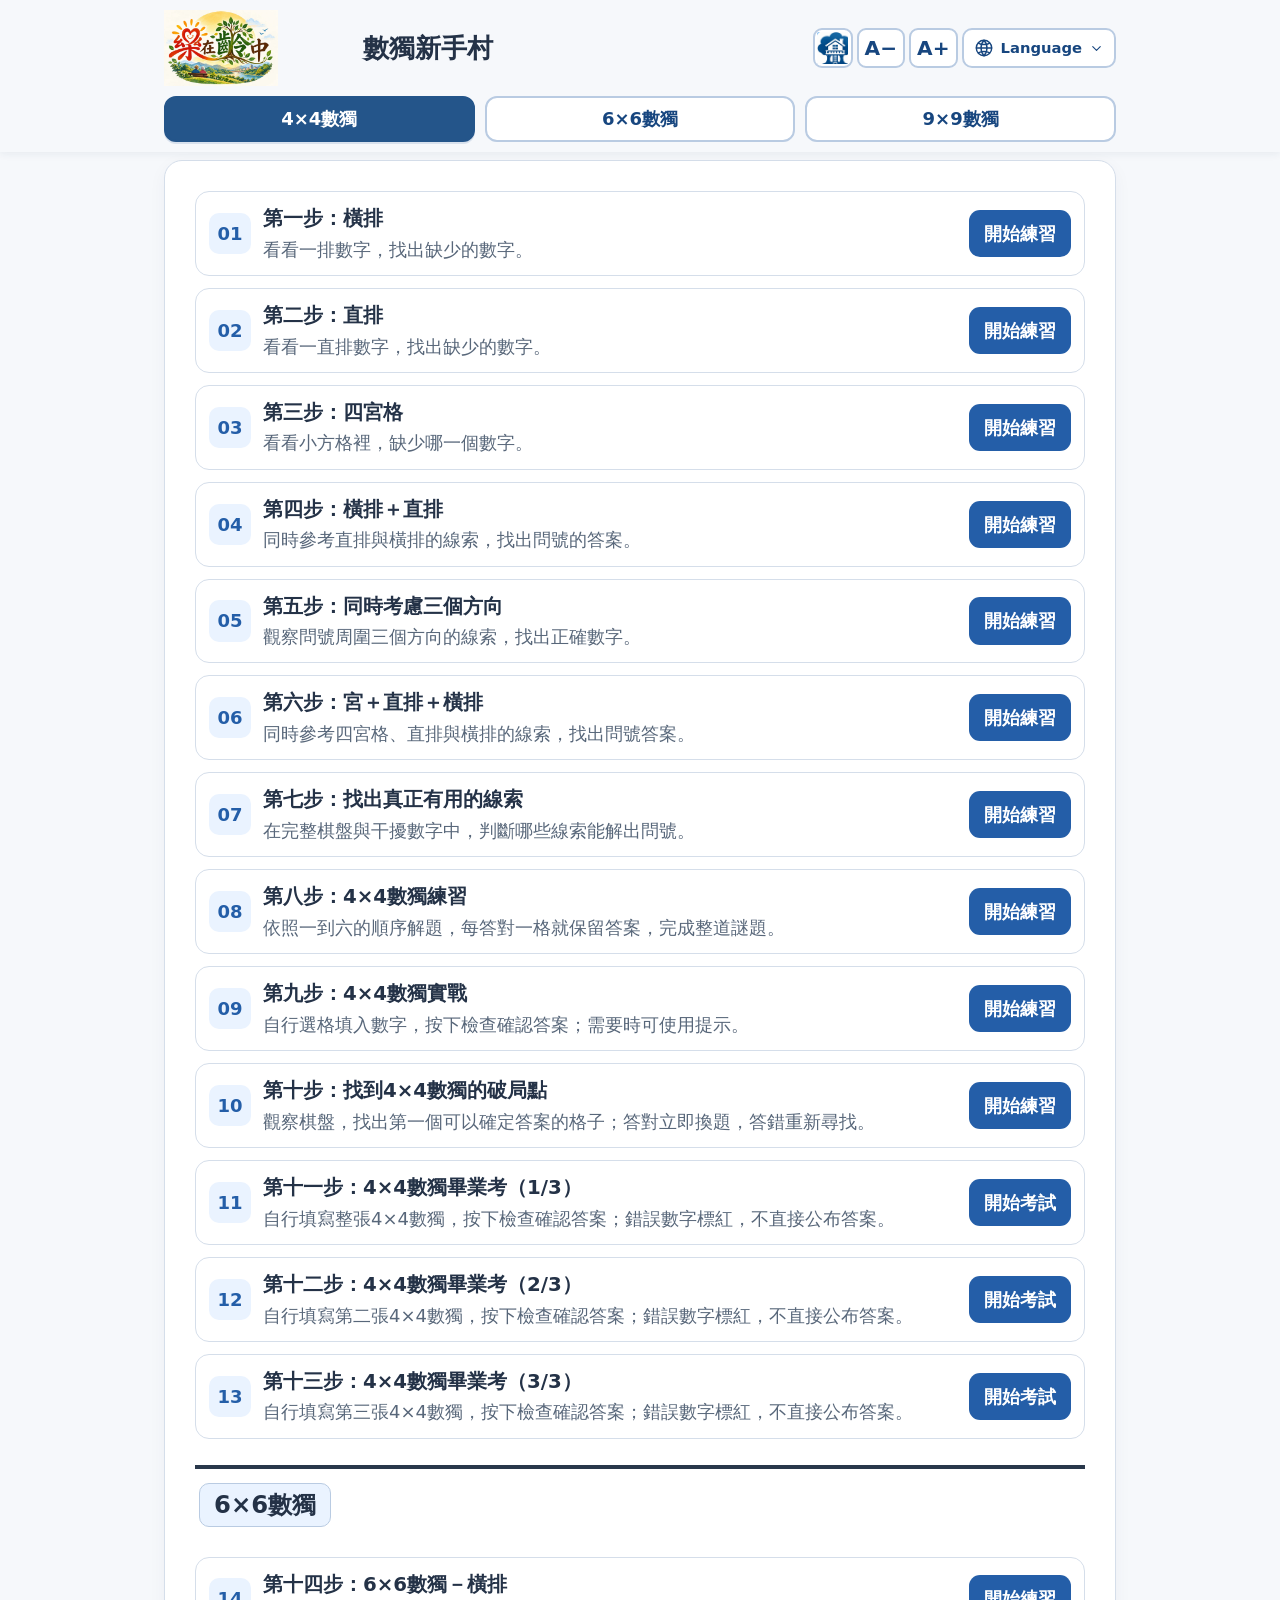
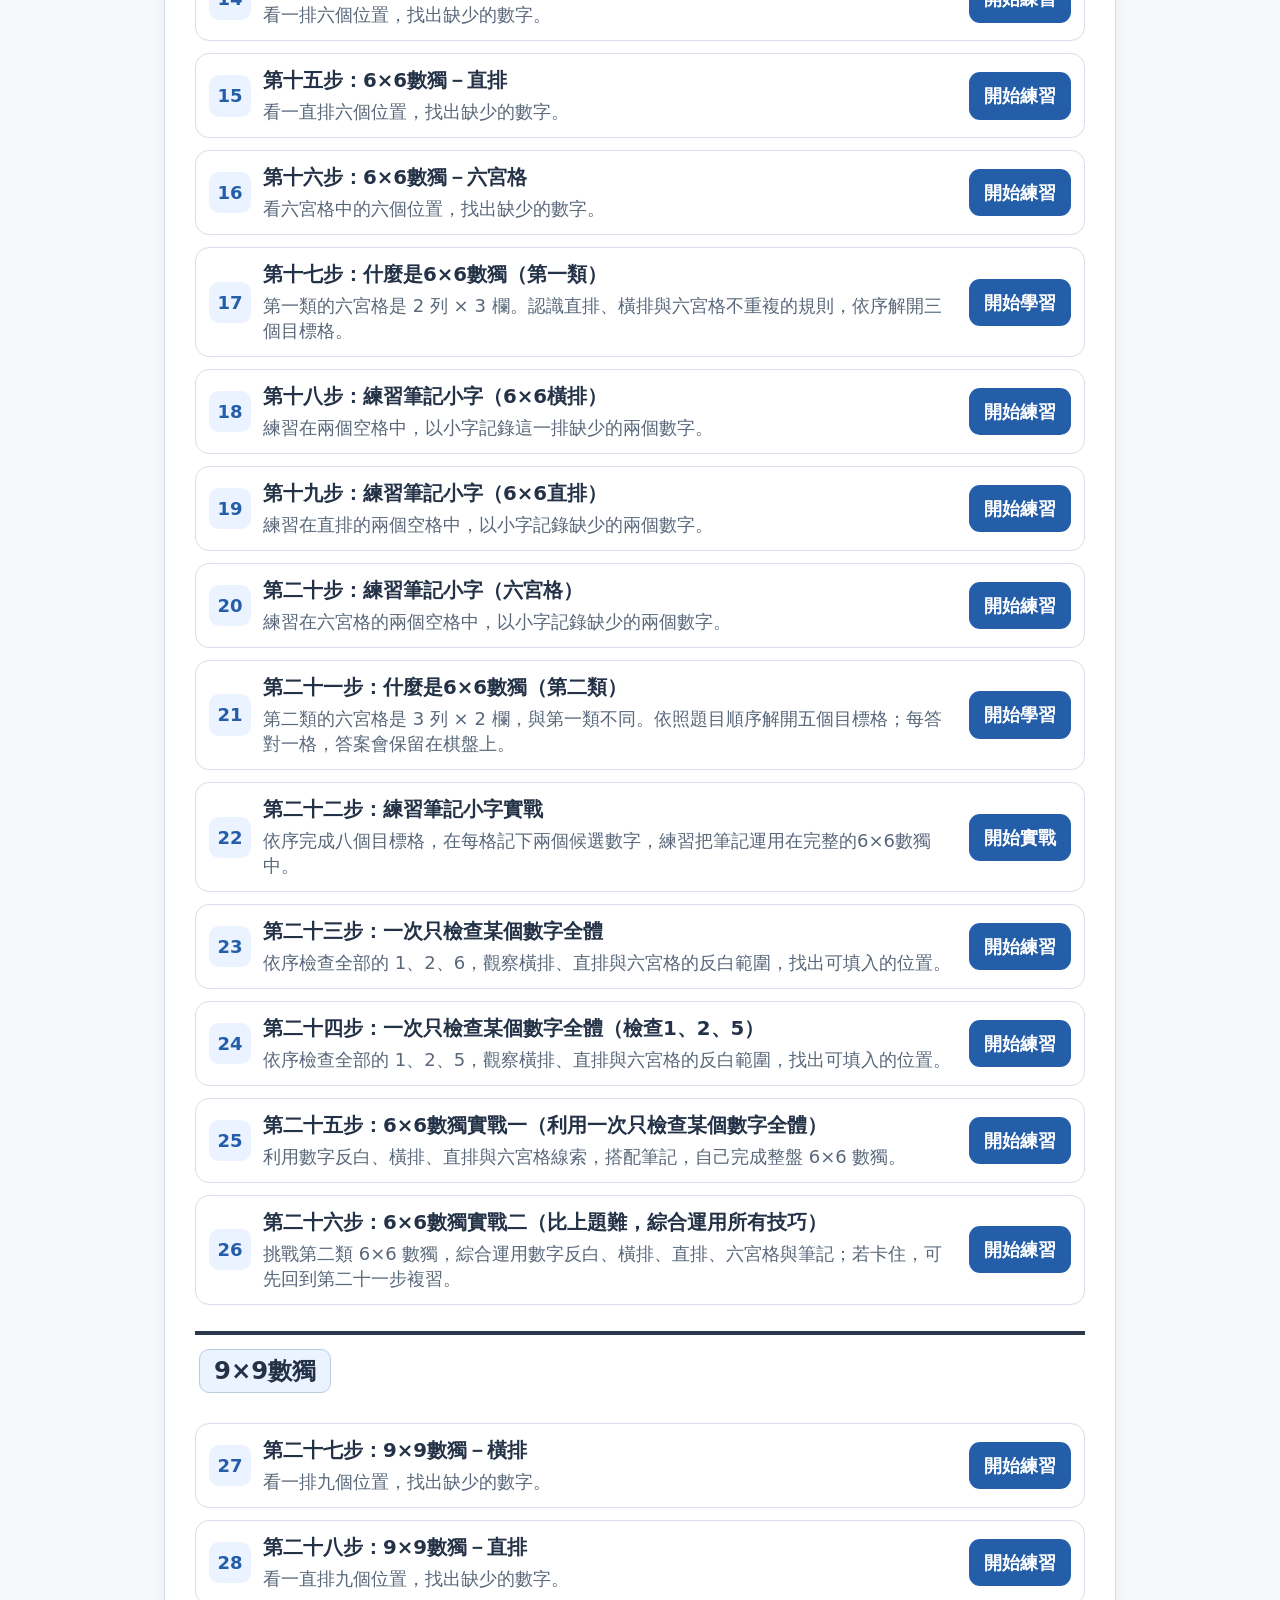
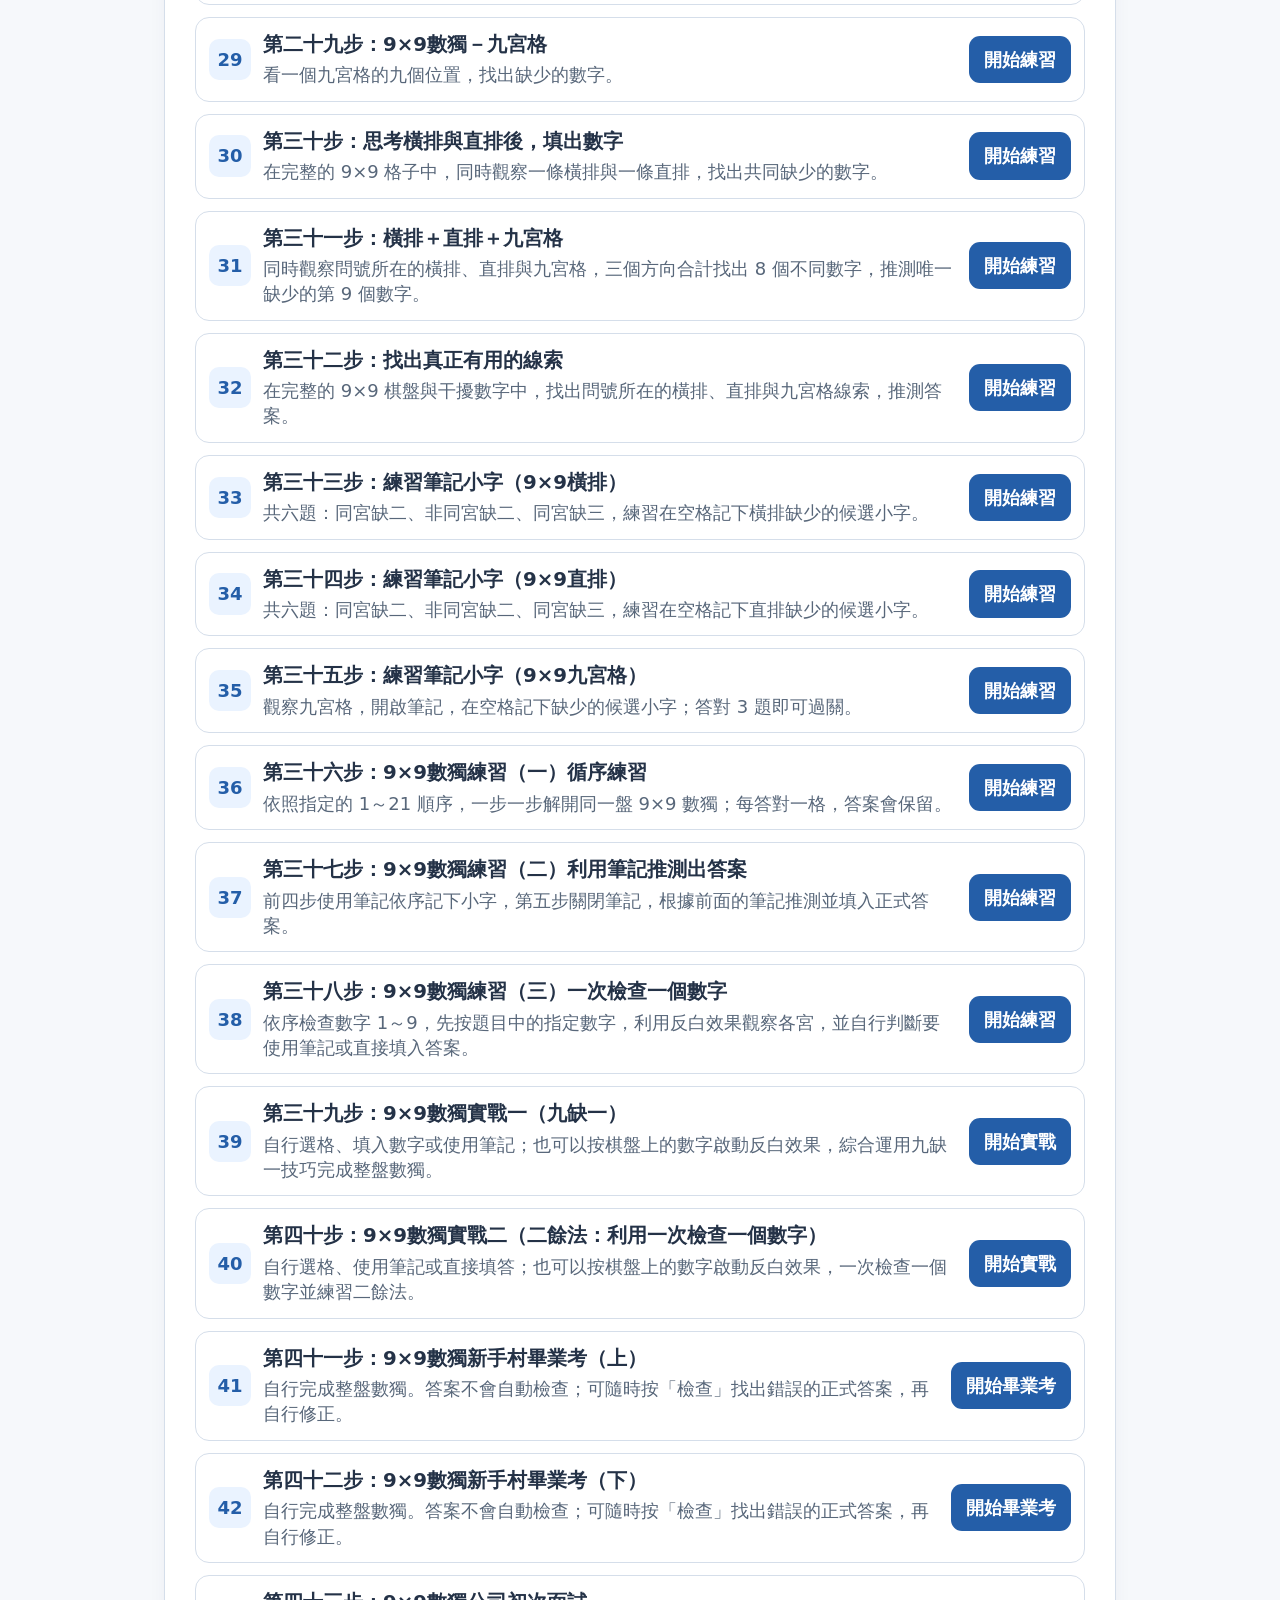
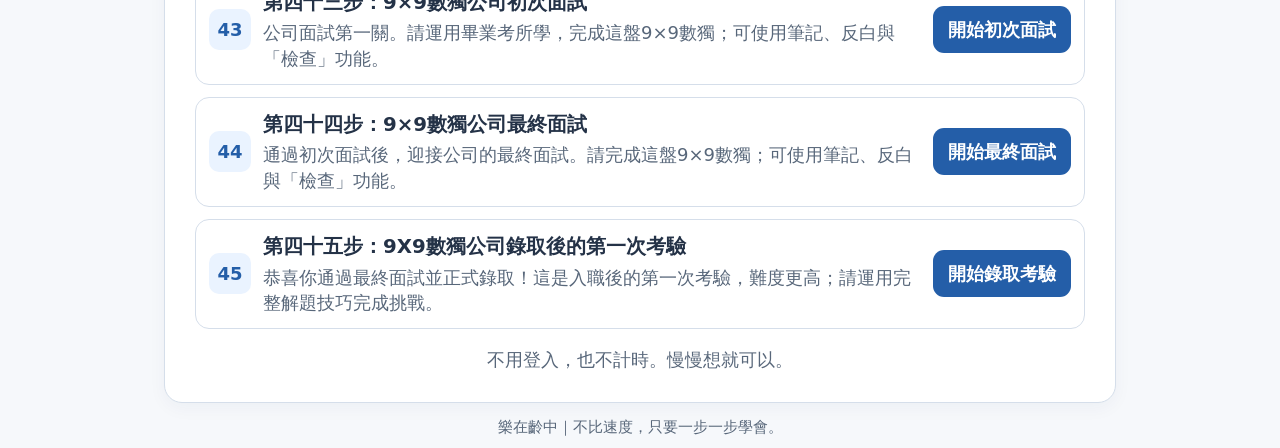
==== commit 006d0568: "Add files via upload" ====
--- a/village.html
+++ b/village.html
@@ -8,21 +8,21 @@
 <article><b>05</b><div><h3>第五步：同時考慮三個方向</h3><p>觀察問號周圍三個方向的線索，找出正確數字。</p></div><button class="start" data-id="threeways">開始練習</button></article>
 <article><b>06</b><div><h3>第六步：宮＋直排＋橫排</h3><p>同時參考四宮格、直排與橫排的線索，找出問號答案。</p></div><button class="start" data-id="boxways">開始練習</button></article>
 <article><b>07</b><div><h3>第七步：找出真正有用的線索</h3><p>在完整棋盤與干擾數字中，判斷哪些線索能解出問號。</p></div><button class="start" data-id="advanced">開始練習</button></article>
-<article><b>08</b><div><h3>第八步：4X4數獨練習</h3><p>依照一到六的順序解題，每答對一格就保留答案，完成整道謎題。</p></div><button class="start" data-id="classic">開始練習</button></article>
-<article><b>09</b><div><h3>第九步：4X4數獨實戰</h3><p>自行選格填入數字，按下檢查確認答案；需要時可使用提示。</p></div><button class="start" data-id="practical">開始練習</button></article>
-<article><b>10</b><div><h3>第十步：找到4X4數獨的破局點</h3><p>觀察棋盤，找出第一個可以確定答案的格子；答對立即換題，答錯重新尋找。</p></div><button class="start" data-id="breakthrough">開始練習</button></article>
-<article><b>11</b><div><h3>第十一步：4X4數獨畢業考（1/3）</h3><p>自行填寫整張4X4數獨，按下檢查確認答案；錯誤數字標紅，不直接公布答案。</p></div><button class="start" data-id="graduate1">開始考試</button></article>
-<article><b>12</b><div><h3>第十二步：4X4數獨畢業考（2/3）</h3><p>自行填寫第二張4X4數獨，按下檢查確認答案；錯誤數字標紅，不直接公布答案。</p></div><button class="start" data-id="graduate2">開始考試</button></article>
-<article><b>13</b><div><h3>第十三步：4X4數獨畢業考（3/3）</h3><p>自行填寫第三張4X4數獨，按下檢查確認答案；錯誤數字標紅，不直接公布答案。</p></div><button class="start" data-id="graduate3">開始考試</button></article>
+<article><b>08</b><div><h3>第八步：4×4數獨練習</h3><p>依照一到六的順序解題，每答對一格就保留答案，完成整道謎題。</p></div><button class="start" data-id="classic">開始練習</button></article>
+<article><b>09</b><div><h3>第九步：4×4數獨實戰</h3><p>自行選格填入數字，按下檢查確認答案；需要時可使用提示。</p></div><button class="start" data-id="practical">開始練習</button></article>
+<article><b>10</b><div><h3>第十步：找到4×4數獨的破局點</h3><p>觀察棋盤，找出第一個可以確定答案的格子；答對立即換題，答錯重新尋找。</p></div><button class="start" data-id="breakthrough">開始練習</button></article>
+<article><b>11</b><div><h3>第十一步：4×4數獨畢業考（1/3）</h3><p>自行填寫整張4×4數獨，按下檢查確認答案；錯誤數字標紅，不直接公布答案。</p></div><button class="start" data-id="graduate1">開始考試</button></article>
+<article><b>12</b><div><h3>第十二步：4×4數獨畢業考（2/3）</h3><p>自行填寫第二張4×4數獨，按下檢查確認答案；錯誤數字標紅，不直接公布答案。</p></div><button class="start" data-id="graduate2">開始考試</button></article>
+<article><b>13</b><div><h3>第十三步：4×4數獨畢業考（3/3）</h3><p>自行填寫第三張4×4數獨，按下檢查確認答案；錯誤數字標紅，不直接公布答案。</p></div><button class="start" data-id="graduate3">開始考試</button></article>
 </div><div id="section-6x6" class="section-divider" role="separator" aria-label="以下為6×6數獨課程"><span>6×6數獨</span></div><div class="lessons">
 <article><b>14</b><div><h3>第十四步：6×6數獨－橫排</h3><p>看一排六個位置，找出缺少的數字。</p></div><button class="start" data-id="sixrow">開始練習</button></article>
 <article><b>15</b><div><h3>第十五步：6×6數獨－直排</h3><p>看一直排六個位置，找出缺少的數字。</p></div><button class="start" data-id="sixcolumn">開始練習</button></article>
 <article><b>16</b><div><h3>第十六步：6×6數獨－六宮格</h3><p>看六宮格中的六個位置，找出缺少的數字。</p></div><button class="start" data-id="sixbox">開始練習</button></article>
-<article><b>17</b><div><h3>第十七步：什麼是6×6數獨（第一類）</h3><p>認識直排、橫排與六宮格不重複的規則，依序解開三個目標格。</p></div><button class="start" data-id="step14">開始學習</button></article>
+<article><b>17</b><div><h3>第十七步：什麼是6×6數獨（第一類）</h3><p>第一類的六宮格是 2 列 × 3 欄。認識直排、橫排與六宮格不重複的規則，依序解開三個目標格。</p></div><button class="start" data-id="step14">開始學習</button></article>
 <article><b>18</b><div><h3>第十八步：練習筆記小字（6×6橫排）</h3><p>練習在兩個空格中，以小字記錄這一排缺少的兩個數字。</p></div><button class="start" data-id="sixnote">開始練習</button></article>
 <article><b>19</b><div><h3>第十九步：練習筆記小字（6×6直排）</h3><p>練習在直排的兩個空格中，以小字記錄缺少的兩個數字。</p></div><button class="start" data-id="sixcolumnnote">開始練習</button></article>
 <article><b>20</b><div><h3>第二十步：練習筆記小字（六宮格）</h3><p>練習在六宮格的兩個空格中，以小字記錄缺少的兩個數字。</p></div><button class="start" data-id="sixboxnote">開始練習</button></article>
-<article><b>21</b><div><h3>第二十一步：什麼是6×6數獨（第二類）</h3><p>依照題目順序解開五個目標格；每答對一格，答案會保留在棋盤上。</p></div><button class="start" data-id="sixintro2">開始學習</button></article>
+<article><b>21</b><div><h3>第二十一步：什麼是6×6數獨（第二類）</h3><p>第二類的六宮格是 3 列 × 2 欄，與第一類不同。依照題目順序解開五個目標格；每答對一格，答案會保留在棋盤上。</p></div><button class="start" data-id="sixintro2">開始學習</button></article>
 <article><b>22</b><div><h3>第二十二步：練習筆記小字實戰</h3><p>依序完成八個目標格，在每格記下兩個候選數字，練習把筆記運用在完整的6×6數獨中。</p></div><button class="start" data-id="sixnotecombat">開始實戰</button></article>
 <article><b>23</b><div><h3>第二十三步：一次只檢查某個數字全體</h3><p>依序檢查全部的 1、2、6，觀察橫排、直排與六宮格的反白範圍，找出可填入的位置。</p></div><button class="start" data-id="numberfocus">開始練習</button></article>
 <article><b>24</b><div><h3>第二十四步：一次只檢查某個數字全體（檢查1、2、5）</h3><p>依序檢查全部的 1、2、5，觀察橫排、直排與六宮格的反白範圍，找出可填入的位置。</p></div><button class="start" data-id="numberfocus2">開始練習</button></article>
@@ -38,15 +38,15 @@
 <article><b>33</b><div><h3>第三十三步：練習筆記小字（9×9橫排）</h3><p>共六題：同宮缺二、非同宮缺二、同宮缺三，練習在空格記下橫排缺少的候選小字。</p></div><button class="start" data-id="ninenote">開始練習</button></article>
 <article><b>34</b><div><h3>第三十四步：練習筆記小字（9×9直排）</h3><p>共六題：同宮缺二、非同宮缺二、同宮缺三，練習在空格記下直排缺少的候選小字。</p></div><button class="start" data-id="ninecolumnnote">開始練習</button></article>
 <article><b>35</b><div><h3>第三十五步：練習筆記小字（9×9九宮格）</h3><p>觀察九宮格，開啟筆記，在空格記下缺少的候選小字；答對 3 題即可過關。</p></div><button class="start" data-id="nineboxnote">開始練習</button></article>
-<article><b>36</b><div><h3>第三十六步：9×9數獨練習（一）step by step</h3><p>依照指定的 1～21 順序，一步一步解開同一盤 9×9 數獨；每答對一格，答案會保留。</p></div><button class="start" data-id="ninepractice1">開始練習</button></article>
+<article><b>36</b><div><h3>第三十六步：9×9數獨練習（一）循序練習</h3><p>依照指定的 1～21 順序，一步一步解開同一盤 9×9 數獨；每答對一格，答案會保留。</p></div><button class="start" data-id="ninepractice1">開始練習</button></article>
 <article><b>37</b><div><h3>第三十七步：9×9數獨練習（二）利用筆記推測出答案</h3><p>前四步使用筆記依序記下小字，第五步關閉筆記，根據前面的筆記推測並填入正式答案。</p></div><button class="start" data-id="ninepractice2">開始練習</button></article>
-<article><b>38</b><div><h3>第三十八步：9×9數獨練習（三）一次檢查一個數字</h3><p>依序檢查數字 1～9，先按題目中的指定數字，利用反金效果觀察各宮，並自行判斷要使用筆記或直接填入答案。</p></div><button class="start" data-id="ninefocus">開始練習</button></article>
-<article><b>39</b><div><h3>第三十九步：9×9數獨實戰一（九缺一）</h3><p>自行選格、填入數字或使用筆記；也可以按棋盤上的數字啟動反金效果，綜合運用九缺一技巧完成整盤數獨。</p></div><button class="start" data-id="ninecombat1">開始實戰</button></article>
-<article><b>40</b><div><h3>第四十步：9×9數獨實戰二（二餘法：利用一次檢查一個數字）</h3><p>自行選格、使用筆記或直接填答；也可以按棋盤上的數字啟動反金效果，一次檢查一個數字並練習二餘法。</p></div><button class="start" data-id="ninecombat2">開始實戰</button></article>
+<article><b>38</b><div><h3>第三十八步：9×9數獨練習（三）一次檢查一個數字</h3><p>依序檢查數字 1～9，先按題目中的指定數字，利用反白效果觀察各宮，並自行判斷要使用筆記或直接填入答案。</p></div><button class="start" data-id="ninefocus">開始練習</button></article>
+<article><b>39</b><div><h3>第三十九步：9×9數獨實戰一（九缺一）</h3><p>自行選格、填入數字或使用筆記；也可以按棋盤上的數字啟動反白效果，綜合運用九缺一技巧完成整盤數獨。</p></div><button class="start" data-id="ninecombat1">開始實戰</button></article>
+<article><b>40</b><div><h3>第四十步：9×9數獨實戰二（二餘法：利用一次檢查一個數字）</h3><p>自行選格、使用筆記或直接填答；也可以按棋盤上的數字啟動反白效果，一次檢查一個數字並練習二餘法。</p></div><button class="start" data-id="ninecombat2">開始實戰</button></article>
 <article><b>41</b><div><h3>第四十一步：9×9數獨新手村畢業考（上）</h3><p>自行完成整盤數獨。答案不會自動檢查；可隨時按「檢查」找出錯誤的正式答案，再自行修正。</p></div><button class="start" data-id="ninecombat3">開始畢業考</button></article>
 <article><b>42</b><div><h3>第四十二步：9×9數獨新手村畢業考（下）</h3><p>自行完成整盤數獨。答案不會自動檢查；可隨時按「檢查」找出錯誤的正式答案，再自行修正。</p></div><button class="start" data-id="ninecombat4">開始畢業考</button></article>
-<article><b>43</b><div><h3>第四十三步：9×9數獨公司初次面試</h3><p>公司面試第一關。請運用畢業考所學，完成這盤9×9數獨；可使用筆記、反金與「檢查」功能。</p></div><button class="start" data-id="ninecombat75">開始初次面試</button></article>
-<article><b>44</b><div><h3>第四十四步：9×9數獨公司最終面試</h3><p>通過初次面試後，迎接公司的最終面試。請完成這盤9×9數獨；可使用筆記、反金與「檢查」功能。</p></div><button class="start" data-id="ninecombat80">開始最終面試</button></article>
+<article><b>43</b><div><h3>第四十三步：9×9數獨公司初次面試</h3><p>公司面試第一關。請運用畢業考所學，完成這盤9×9數獨；可使用筆記、反白與「檢查」功能。</p></div><button class="start" data-id="ninecombat75">開始初次面試</button></article>
+<article><b>44</b><div><h3>第四十四步：9×9數獨公司最終面試</h3><p>通過初次面試後，迎接公司的最終面試。請完成這盤9×9數獨；可使用筆記、反白與「檢查」功能。</p></div><button class="start" data-id="ninecombat80">開始最終面試</button></article>
 <article><b>45</b><div><h3>第四十五步：9X9數獨公司錄取後的第一次考驗</h3><p>恭喜你通過最終面試並正式錄取！這是入職後的第一次考驗，難度更高；請運用完整解題技巧完成挑戰。</p></div><button class="start" data-id="ninecombat5">開始錄取考驗</button></article>
 </div><p class="note">不用登入，也不計時。慢慢想就可以。</p></section>
 <section id="game" class="panel hidden"><div class="gamehead"><h2 id="title">第一步：橫排</h2><strong><span id="progress">1</span> / 45</strong></div><p id="instruction" class="instruction"></p><div class="puzzle-area"><div id="grid"></div></div><p id="feedback" role="status">請觀察格子，再選擇下方數字。</p><div class="pad"><button data-n="1">1</button><button data-n="2">2</button><button data-n="3">3</button><button data-n="4">4</button></div><div class="gamefoot"><span id="question">第 1 題</span><div class="game-tools"><div id="check-wrap" class="check-wrap hidden"><button id="check-answers" type="button">檢查</button></div><button id="clear-cell" type="button" disabled>空</button><button id="note-mode" type="button" aria-pressed="false">筆記</button><button id="hint" aria-label="提示">💡</button></div></div></section></main>
